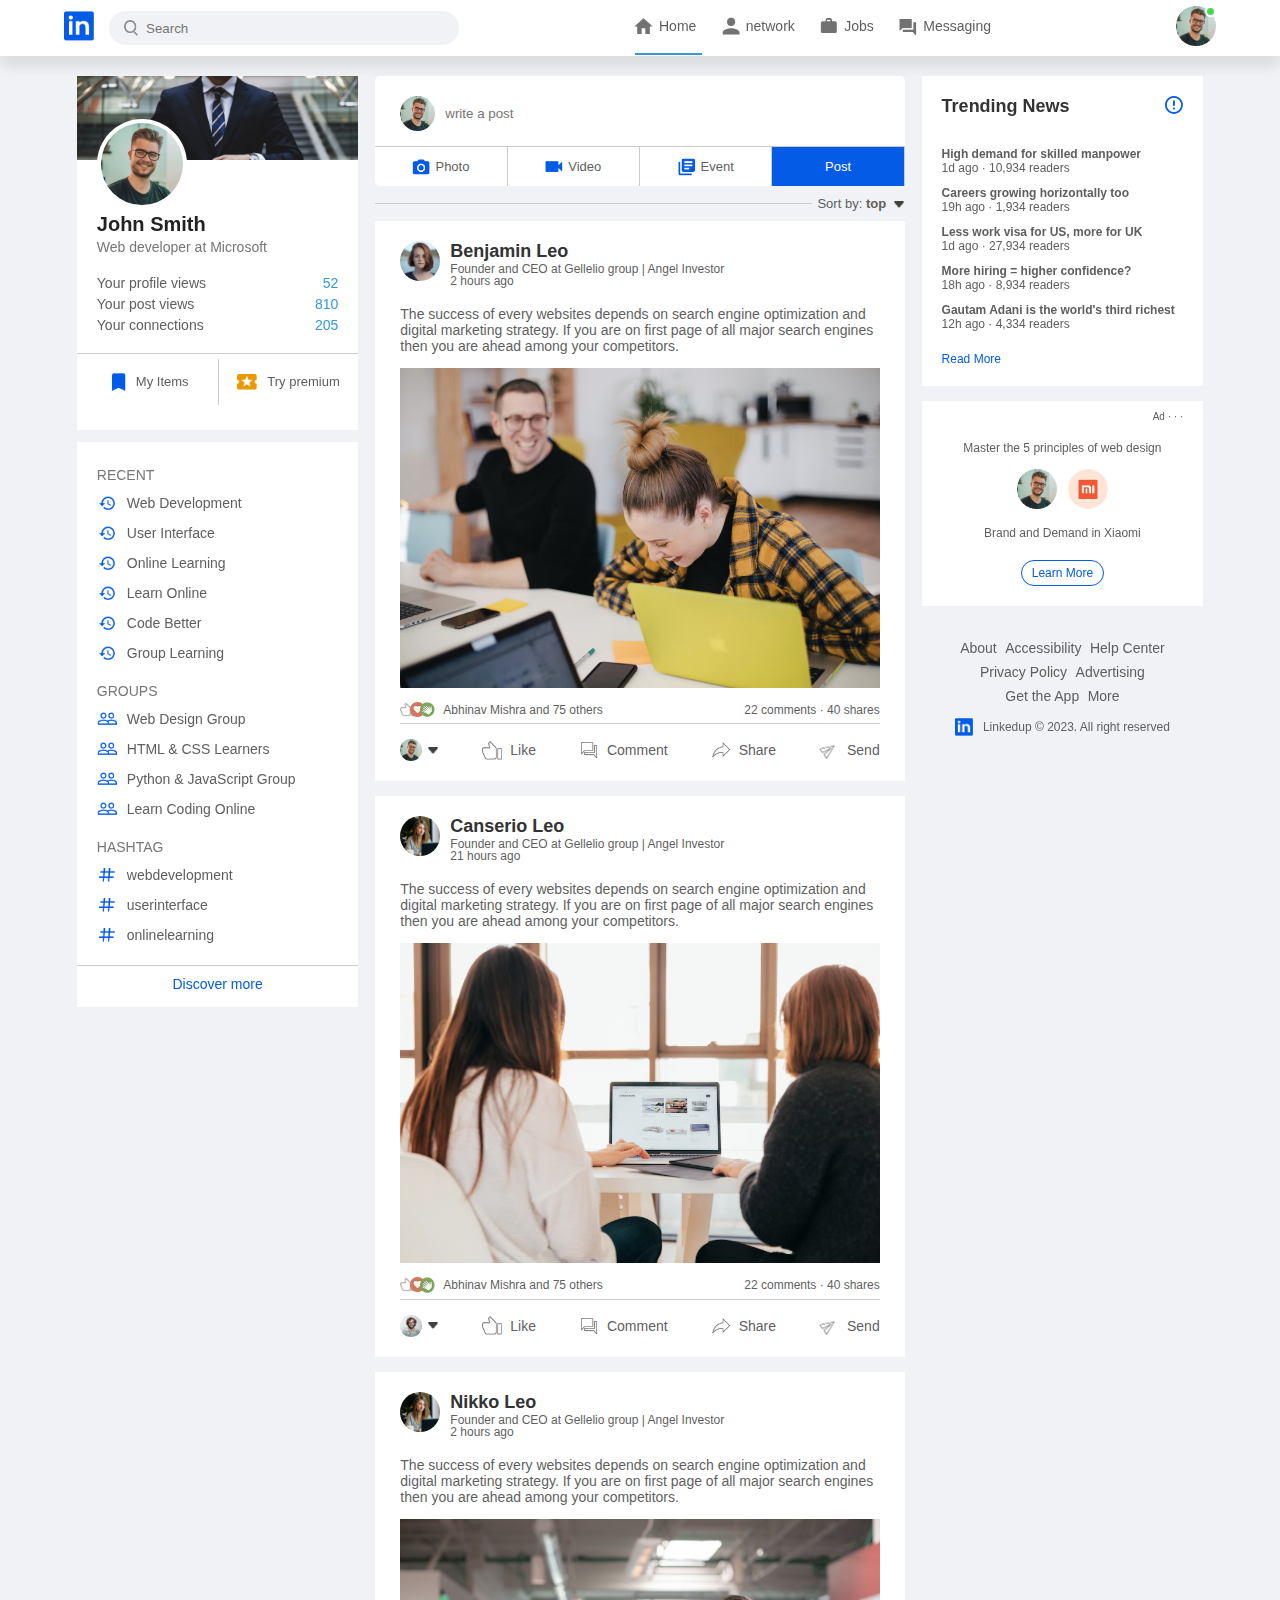
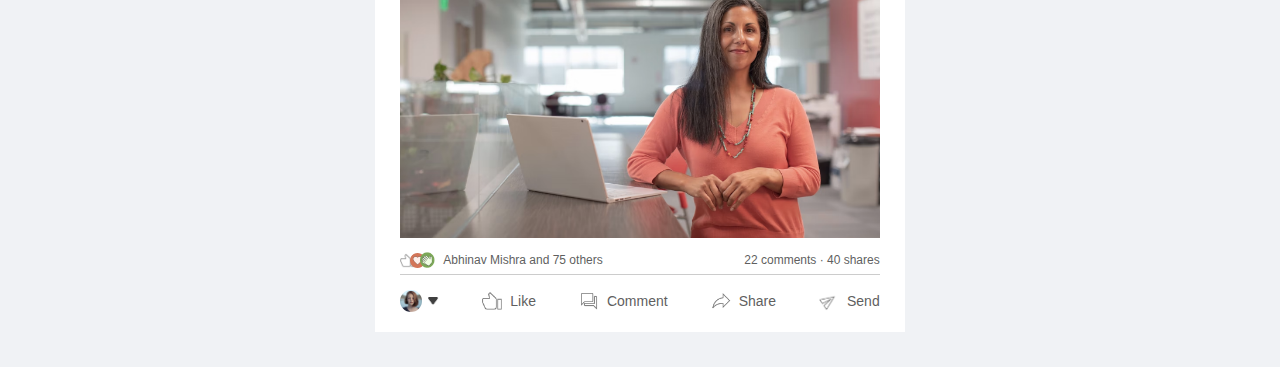
==== profile.html @ 9ba5638d "home page is completed" ====
<!DOCTYPE html>
<html lang="en">

<head>
    <meta charset="UTF-8">
    <meta http-equiv="X-UA-Compatible" content="IE=edge">
    <meta name="viewport" content="width=device-width, initial-scale=1.0">
    <title>LinkedIn</title>
    <link rel="stylesheet" href="style.css">
</head>

<body>

    <!-- navbar  -->
    <nav class="navbar">
        <div class="navbar-left">
            <a href="#">
                <img src="./images/logo.png" alt="logo" class="logo">

            </a>

            <div class="search-box">
                <img src="./images/search.png" alt="search">
                <input type="text" placeholder="Search">
            </div>
        </div>
        <div class="navbar-center">
            <ul>
                <li><a href="#" class="active-link"><img src="./images/home.png" alt="home"> <span>Home</span></a></li>
                <li><a href="#"><img src="./images/network.png" alt="network"> <span>network</span></a></li>
                <li><a href="#"><img src="./images/jobs.png" alt="jobs"> <span>Jobs</span></a></li>
                <li><a href="#"><img src="./images/message.png" alt="message"> <span>Messaging</span></a></li>

            </ul>
        </div>
        <div class="navbar-right online" onclick="toggleMenu()">
            <img src="./images/user-1.png" alt="user" class="nav-profile-img ">
        </div>

        <div class="profile-menu-wrap">
            <div class="profile-menu">
                <div class="user-info">
                    <img src="./images/user-1.png" alt="img">

                    <div>
                        <h3>Rayan Walton</h3>
                        <a href="#">See your profile</a>
                    </div>
                </div>

                <hr>

                <a href="#" class="profile-menu-link">
                    <img src="./images/feedback.png" alt="feedback">
                    <p>Give Feedback</p>
                    <span> > </span>
                </a>
                <a href="#" class="profile-menu-link">
                    <img src="./images/setting.png" alt="setting">
                    <p>Settings & Privacy</p>
                    <span> > </span>
                </a>
                <a href="#" class="profile-menu-link">
                    <img src="./images/help.png" alt="help">
                    <p>Help & Support</p>
                    <span> > </span>
                </a>
                <a href="#" class="profile-menu-link">
                    <img src="./images/display.png" alt="display">
                    <p>Display & Accessibility</p>
                    <span> > </span>
                </a>
                <a href="#" class="profile-menu-link">
                    <img src="./images/logout.png" alt="logout">
                    <p>Log out</p>
                    <span> > </span>
                </a>
            </div>
        </div>
    </nav>

    <!-- main content  -->
    <div class="container">

        <!-- left sidebar  -->
        <div class="left-sidebar">
            <div class="sidebar-profile-box">
                <img src="./images/cover-pic.png" alt="cover" width="100%">
                <div class="sidebar-profile-info">
                    <img src="./images/user-1.png" alt="profile">
                    <h1>John Smith</h1>
                    <h3>Web developer at Microsoft</h3>
                    <ul>
                        <li>Your profile views <span>52</span></li>
                        <li>Your post views <span>810</span></li>
                        <li>Your connections <span>205</span></li>
                    </ul>
                </div>

                <div class="sidebar-profile-link">
                    <a href="#"><img src="./images/items.png" alt="">My Items</a>
                    <a href="#"><img src="./images/premium.png" alt="">Try premium</a>
                </div>
            </div>

            <div class="sidebar-activity">
                <h3>RECENT</h3>
                <a href="#"><img src="./images/recent.png" alt="pic">Web Development</a>
                <a href="#"><img src="./images/recent.png" alt="pic">User Interface</a>
                <a href="#"><img src="./images/recent.png" alt="pic">Online Learning</a>
                <a href="#"><img src="./images/recent.png" alt="pic">Learn Online</a>
                <a href="#"><img src="./images/recent.png" alt="pic">Code Better</a>
                <a href="#"><img src="./images/recent.png" alt="pic">Group Learning</a>
                <h3>GROUPS</h3>
                <a href="#"><img src="./images/group.png" alt="pic">Web Design Group</a>
                <a href="#"><img src="./images/group.png" alt="pic">HTML & CSS Learners</a>
                <a href="#"><img src="./images/group.png" alt="pic">Python & JavaScript Group</a>
                <a href="#"><img src="./images/group.png" alt="pic">Learn Coding Online</a>
                <h3>HASHTAG</h3>
                <a href="#"><img src="./images/hashtag.png" alt="hashtag"> webdevelopment</a>
                <a href="#"><img src="./images/hashtag.png" alt="hashtag"> userinterface</a>
                <a href="#"><img src="./images/hashtag.png" alt="hashtag"> onlinelearning</a>

                <div class="discover-more-link">
                    <a href="#">Discover more</a>
                </div>
            </div>


        </div>

        <!-- middle  -->
        <div class="middle">

            <div class="create-post">
                <div class="create-post-input">
                    <img src="./images/user-1.png" alt="user">
                    <textarea rows="2" placeholder="write a post"></textarea>
                </div>
                <div class="create-post-links">
                    <li><img src="./images/photo.png" alt="photo">Photo</li>
                    <li><img src="./images/video.png" alt="video">Video</li>
                    <li><img src="./images/event.png" alt="event">Event</li>
                    <li>Post</li>
                </div>
            </div>

            <div class="sort-by">
                <hr>
                <p>Sort by: <span>top <img src="./images/down-arrow.png" alt="img"></span></p>
            </div>

            <div class="post">
                <div class="post-author">
                    <img src="./images/user-3.png" alt="user">
                    <div>
                        <h1>Benjamin Leo</h1>
                        <small>Founder and CEO at Gellelio group | Angel Investor</small>
                        <small>2 hours ago</small>
                    </div>

                </div>
                <p>The success of every websites depends on search engine optimization and digital marketing
                    strategy. If you are on first page of all major search engines then you are ahead among your
                    competitors.</p>

                <img src="./images/post-image-1.png" alt="post image" width="100%">

                <div class="post-stats">
                    <div>
                        <img src="./images/thumbsup.png" alt="img">
                        <img src="./images/love.png" alt="img">
                        <img src="./images/clap.png" alt="img">
                        <span class="liked-users">Abhinav Mishra and 75 others</span>
                    </div>
                    <div>
                        <span>22 comments &middot; 40 shares</span>
                    </div>
                </div>

                <div class="post-activity">
                    <div>
                        <img src="./images/user-1.png" alt="image" class="post-activity-user-icon">
                        <img src="./images/down-arrow.png" alt="image" class="post-activity-arrow-icon">
                    </div>
                    <div class="post-activity-link">
                        <img src="./images/like.png" alt="like">
                        <span>Like</span>
                    </div>
                    <div class="post-activity-link">
                        <img src="./images/comment.png" alt="comment">
                        <span>Comment</span>
                    </div>
                    <div class="post-activity-link">
                        <img src="./images/share.png" alt="share">
                        <span>Share</span>
                    </div>
                    <div class="post-activity-link">
                        <img src="./images/send.png" alt="send">
                        <span>Send</span>
                    </div>
                </div>
            </div>

            <div class="post">
                <div class="post-author">
                    <img src="./images/user-4.png" alt="user">
                    <div>
                        <h1>Canserio Leo</h1>
                        <small>Founder and CEO at Gellelio group | Angel Investor</small>
                        <small>21 hours ago</small>
                    </div>

                </div>
                <p>The success of every websites depends on search engine optimization and digital marketing
                    strategy. If you are on first page of all major search engines then you are ahead among your
                    competitors.</p>

                <img src="./images/post-image-2.png" alt="post image" width="100%">

                <div class="post-stats">
                    <div>
                        <img src="./images/thumbsup.png" alt="img">
                        <img src="./images/love.png" alt="img">
                        <img src="./images/clap.png" alt="img">
                        <span class="liked-users">Abhinav Mishra and 75 others</span>
                    </div>
                    <div>
                        <span>22 comments &middot; 40 shares</span>
                    </div>
                </div>

                <div class="post-activity">
                    <div>
                        <img src="./images/user-2.png" alt="image" class="post-activity-user-icon">
                        <img src="./images/down-arrow.png" alt="image" class="post-activity-arrow-icon">
                    </div>
                    <div class="post-activity-link">
                        <img src="./images/like.png" alt="like">
                        <span>Like</span>
                    </div>
                    <div class="post-activity-link">
                        <img src="./images/comment.png" alt="comment">
                        <span>Comment</span>
                    </div>
                    <div class="post-activity-link">
                        <img src="./images/share.png" alt="share">
                        <span>Share</span>
                    </div>
                    <div class="post-activity-link">
                        <img src="./images/send.png" alt="send">
                        <span>Send</span>
                    </div>
                </div>
            </div>


            <div class="post">
                <div class="post-author">
                    <img src="./images/user-4.png" alt="user">
                    <div>
                        <h1>Nikko Leo</h1>
                        <small>Founder and CEO at Gellelio group | Angel Investor</small>
                        <small>2 hours ago</small>
                    </div>

                </div>
                <p>The success of every websites depends on search engine optimization and digital marketing
                    strategy. If you are on first page of all major search engines then you are ahead among your
                    competitors.</p>

                <img src="./images/post-image-3.png" alt="post image" width="100%">

                <div class="post-stats">
                    <div>
                        <img src="./images/thumbsup.png" alt="img">
                        <img src="./images/love.png" alt="img">
                        <img src="./images/clap.png" alt="img">
                        <span class="liked-users">Abhinav Mishra and 75 others</span>
                    </div>
                    <div>
                        <span>22 comments &middot; 40 shares</span>
                    </div>
                </div>

                <div class="post-activity">
                    <div>
                        <img src="./images/user-3.png" alt="image" class="post-activity-user-icon">
                        <img src="./images/down-arrow.png" alt="image" class="post-activity-arrow-icon">
                    </div>
                    <div class="post-activity-link">
                        <img src="./images/like.png" alt="like">
                        <span>Like</span>
                    </div>
                    <div class="post-activity-link">
                        <img src="./images/comment.png" alt="comment">
                        <span>Comment</span>
                    </div>
                    <div class="post-activity-link">
                        <img src="./images/share.png" alt="share">
                        <span>Share</span>
                    </div>
                    <div class="post-activity-link">
                        <img src="./images/send.png" alt="send">
                        <span>Send</span>
                    </div>
                </div>
            </div>
        </div>



        <!-- right-sidebar  -->
        <div class="right-sidebar">
            <div class="sidebar-news">
                <img src="./images/more.png" alt="more" class="more-info-icon">
                <h3>Trending News</h3>
                <a href="#">High demand for skilled manpower</a>
                <span>1d ago &middot; 10,934 readers</span>

                <a href="#">Careers growing horizontally too</a>
                <span>19h ago &middot; 1,934 readers</span>

                <a href="#">Less work visa for US, more for UK</a>
                <span>1d ago &middot; 27,934 readers</span>

                <a href="#">More hiring = higher confidence?</a>
                <span>18h ago &middot; 8,934 readers</span>

                <a href="#">Gautam Adani is the world's third richest</a>
                <span>12h ago &middot; 4,334 readers</span>

                <a href="#" class="read-more-link">Read More</a>

            </div>

            <div class="sidebar-ad">
                <small>Ad &middot; &middot; &middot;</small>
                <p>Master the 5 principles of web design</p>
                <div>
                    <img src="./images/user-1.png" alt="img">
                    <img src="./images/mi-logo.png" alt="img">
                </div>
                <b>Brand and Demand in Xiaomi</b>
                <a href="#" class="ad-link">Learn More</a>
            </div>

            <div class="sidebar-useful-links">
                <a href="#">About</a>
                <a href="#">Accessibility</a>
                <a href="#">Help Center</a>
                <a href="#">Privacy Policy</a>
                <a href="#">Advertising</a>
                <a href="#">Get the App</a>
                <a href="#">More</a>

                <div class="copyright-msg">
                    <img src="./images/logo.png" alt="logo">
                    <p>Linkedup &#169; 2023. All right reserved</p>
                </div>
            </div>
        </div>
    </div>


    <!-- Js file   -->
    <script src="./index.js"></script>

</body>

</html>
---- style.css ----
* {
  margin: 0;
  padding: 0;
  box-sizing: border-box;
  font-family: "Poppins", sans-serif;
}

body {
  background: #f0f2f5;
  color: #5f5f5f;
}

a {
  text-decoration: none;
  color: #5f5f5f;
}

/* navbar  */

.navbar {
  display: flex;
  justify-content: space-between;
  align-items: center;
  padding: 6px 5%;
  position: sticky;
  top: 0;
  z-index: 100;
  background-color: #fff;
  box-shadow: 0 10px 15px rgba(0, 0, 0, 0.1);
}

.logo {
  width: 30px;
}

.navbar-left {
  display: flex;
}

.navbar-center ul li {
  list-style: none;
  display: inline-block;
}

.navbar-center ul li a {
  display: flex;
  align-items: center;
  margin-right: 15px;
  font-size: 14px;
  position: relative;
}

.navbar-center ul li a::after {
  content: "";
  width: 0;
  height: 2px;
  background-color: #3498db;
  position: absolute;
  bottom: -14px;
  left: 6px;
  transition: width 0.3s;
}

.navbar-center ul li a:hover::after,
.navbar-center ul li a.active-link::after {
  width: 100%;
}

.navbar-center ul li a img {
  width: 30px;
}

.nav-profile-img {
  width: 40px;
  border-radius: 50%;
  cursor: pointer;
}

.online {
  position: relative;
}

.online::after {
  content: "";
  width: 7px;
  height: 7px;
  background-color: #41db51;
  position: absolute;
  right: 0;
  border: 2px solid #fff;
  border-radius: 50%;
}

.search-box {
  display: flex;
  align-items: center;
  width: 350px;
  background-color: #f0f2f5;
  border-radius: 20px;
  padding: 0 15px;
  margin-left: 15px;
}

.search-box img {
  width: 14px;
}

.search-box input {
  width: 100%;
  background: transparent;
  border: 0;
  outline: none;
  padding: 8px;
}

.profile-menu-wrap {
  position: absolute;
  top: 100%;
  right: 5%;
  width: 320px;
  max-height: 0;
  overflow: hidden;
  transition: max-height 0.3s;
}

.profile-menu-wrap.open-menu {
  max-height: 400px;
}
.profile-menu {
  background: #222;
  color: #fff;
  padding: 20px;
  margin: 10px;
}

.user-info {
  display: flex;
  align-items: center;
}

.user-info img {
  width: 50px;
  border-radius: 50%;
  margin-right: 10px;
}

.user-info h3 {
  font-weight: 500;
}

.user-info a {
  color: #c9dbf8;
  font-size: 13px;
}

.profile-menu hr {
  border: 0;
  height: 1px;
  width: 100%;
  background-color: #fff;
  margin: 15px 0 10px;
}

.profile-menu-link {
  display: flex;
  align-items: center;
  color: #fff;
  font-size: 13px;
  margin: 15px 0;
}

.profile-menu-link img {
  width: 35px;
  margin-right: 10px;
}

.profile-menu-link p {
  width: 100%;
}

/* main content  */

.container {
  display: flex;
  padding: 20px 6%;
  justify-content: space-between;
  flex-wrap: wrap;
}

/* left-sidebar */

.left-sidebar,
.right-sidebar {
  flex-basis: 25%;
  align-self: flex-start;
  position: sticky;
  top: 73px;
}

.sidebar-profile-box {
  background-color: #fff;
  padding: 0 0 20px;
}
.sidebar-profile-info {
  padding: 0 20px;
}

.sidebar-profile-info img {
  width: 90px;
  background-color: #fff;
  border-radius: 50%;
  margin-top: -45px;
  padding: 4px;
}

.sidebar-profile-info h1 {
  font-size: 20px;
  font-weight: 600;
  color: #222;
}

.sidebar-profile-info h3 {
  font-size: 14px;
  font-weight: 500;
  color: #777;
  margin: 3px 0;
}

.sidebar-profile-info ul {
  list-style: none;
  margin: 20px 0;
}

.sidebar-profile-info ul li {
  width: 100%;
  font-size: 14px;
  margin: 5px 0;
}

.sidebar-profile-info ul li span {
  float: right;
  color: #3498db;
}

.sidebar-profile-link {
  display: flex;
  align-items: center;
  border-top: 1px solid #ccc;
}

.sidebar-profile-link a {
  padding: 15px 5px;
  border-left: 1px solid #ccc;
  font-size: 13px;
  display: flex;
  align-items: center;
  justify-content: center;
  flex-basis: 50%;
}

.sidebar-profile-link a:first-child {
  border: 0;
}

.sidebar-profile-link a img {
  width: 20px;
  margin-right: 10px;
}

.sidebar-activity {
  background-color: #fff;
  margin: 12px 0;
  padding: 5px 20px;
}

.sidebar-activity h3 {
  color: #777;
  font-weight: 500;
  font-size: 14px;
  margin: 20px 0 10px;
}

.sidebar-activity a {
  display: flex;
  align-items: center;
  margin: 10px 0;
  font-size: 14px;
}

.sidebar-activity a img {
  width: 20px;
  margin-right: 10px;
}

.discover-more-link {
  border-top: 1px solid #ccc;
  margin-top: 20px;
  margin-left: -20px;
  margin-right: -20px;
  text-align: center;
}

.discover-more-link a {
  color: #045be6;
  display: inline-block;
  margin: 10px 0;
}

/* middle  */

.middle {
  flex-basis: 47%;
}

.create-post {
  background: #fff;
  border-radius: 5px;
}

.create-post-input {
  padding: 20px 25px 10px;
  display: flex;
  align-items: flex-start;
}

.create-post-input img {
  width: 35px;
  border-radius: 50%;
  margin-right: 10px;
}

.create-post-input textarea {
  border: 0;
  outline: 0;
  resize: none;
  margin-top: 10px;
}

::placeholder {
  font-weight: 500;
}

.create-post-links {
  display: flex;
  align-items: flex-start;
}

.create-post-links li {
  list-style: none;
  display: flex;
  justify-content: center;
  align-items: center;
  flex-basis: 25%;
  height: 40px;
  cursor: pointer;
  border-top: 1px solid #ccc;
  border-right: 1px solid #ccc;
  font-size: 13px;
}
.create-post-links li img {
  width: 18px;
  margin-right: 5px;
}

.create-post-links li:last-child {
  background-color: #045be6;
  color: #fff;
}

.sort-by {
  display: flex;
  align-items: center;
  margin: 10px 0;
}

.sort-by hr {
  height: 1px;
  background: #ccc;
  border: 0;
  flex-grow: 1;
}

.sort-by p {
  font-size: 13px;
  padding-left: 5px;
}

.sort-by p span {
  font-weight: 600;
}

.sort-by p span img {
  width: 12px;
  margin-left: 3px;
}

.post {
  background-color: #fff;
  padding: 20px 25px 5px;
  margin: 5px 0 15px;
}

.post-author {
  display: flex;
  align-items: flex-start;
  margin-bottom: 20px;
}

.post-author img {
  width: 40px;
  border-radius: 50%;
  margin-right: 10px;
}

.post-author h1 {
  font-size: 18px;
  color: #333;
  font-weight: 600;
}

.post-author small {
  font-size: 12px;
  display: block;
  margin-bottom: -2px;
}

.post p {
  font-size: 14px;
  margin-bottom: 14px;
}

.post-stats {
  display: flex;
  justify-content: space-between;
  align-items: center;
  flex-wrap: wrap;
  border-bottom: 1px solid #ccc;
  font-size: 12px;
  padding-bottom: 6px;
}

.post-stats img {
  width: 15px;
  margin-right: -5px;
}

.post-stats div {
  display: flex;
  align-items: center;
  margin-top: 10px;
}

.post-stats .liked-users {
  display: inline-block;
  margin-left: 13px;
}

.post-activity {
  display: flex;
  align-items: center;
  justify-content: space-between;
  padding: 15px 0;
}

.post-activity div {
  display: flex;
  align-items: center;
}

.post-activity .post-activity-user-icon {
  width: 22px;
  border-radius: 50%;
  margin-right: 5px;
}

.post-activity .post-activity-arrow-icon {
  width: 12px;
}

.post-activity-link img {
  width: 20px;
  margin-right: 8px;
}

.post-activity-link span {
  font-size: 14px;
}
/* right sidebar  */

.sidebar-news {
  background-color: #fff;
  padding: 10px 20px;
}

.sidebar-news .more-info-icon {
  width: 18px;
  float: right;
  margin-top: 10px;
}

.sidebar-news h3 {
  color: #333;
  font-size: 18px;
  font-weight: 600;
  margin: 10px 0 30px;
}

.sidebar-news a {
  display: block;
  font-size: 12px;
  font-weight: 600;
  margin-top: 10px;
  margin-bottom: -3px;
}

.sidebar-news span {
  font-size: 12px;
}

.sidebar-news .read-more-link {
  color: #045be6;
  font-weight: 500;
  margin: 20px 0 10px;
}

.sidebar-ad {
  background-color: #fff;
  padding: 10px 20px;
  margin: 15px 0;
  text-align: center;
  font-size: 12px;
}

.sidebar-ad img {
  width: 40px;
  border-radius: 50%;
  margin: 4px;
}

.sidebar-ad small {
  float: right;
  font-weight: 500;
}

.sidebar-ad p {
  margin-top: 30px;
  margin-bottom: 10px;
}

.sidebar-ad b {
  display: block;
  font-weight: 500;
  margin-top: 10px;
}

.sidebar-ad .ad-link {
  display: inline-block;
  color: #045be6;
  border: 1px solid #045be6;
  padding: 5px 10px;
  border-radius: 30px;
  margin: 20px auto 10px;
  font-weight: 500;
}

.sidebar-useful-links {
  text-align: center;
  padding: 15px 25px;
}

.sidebar-useful-links a {
  display: inline-block;
  margin: 4px 2px;
  font-size: 14px;
}

.copyright-msg {
  display: flex;
  font-size: 12px;
  font-weight: 500;
  align-items: center;
  justify-content: center;
  margin-top: 10px;
}

.copyright-msg img {
  width: 18px;
  margin-right: 10px;
}
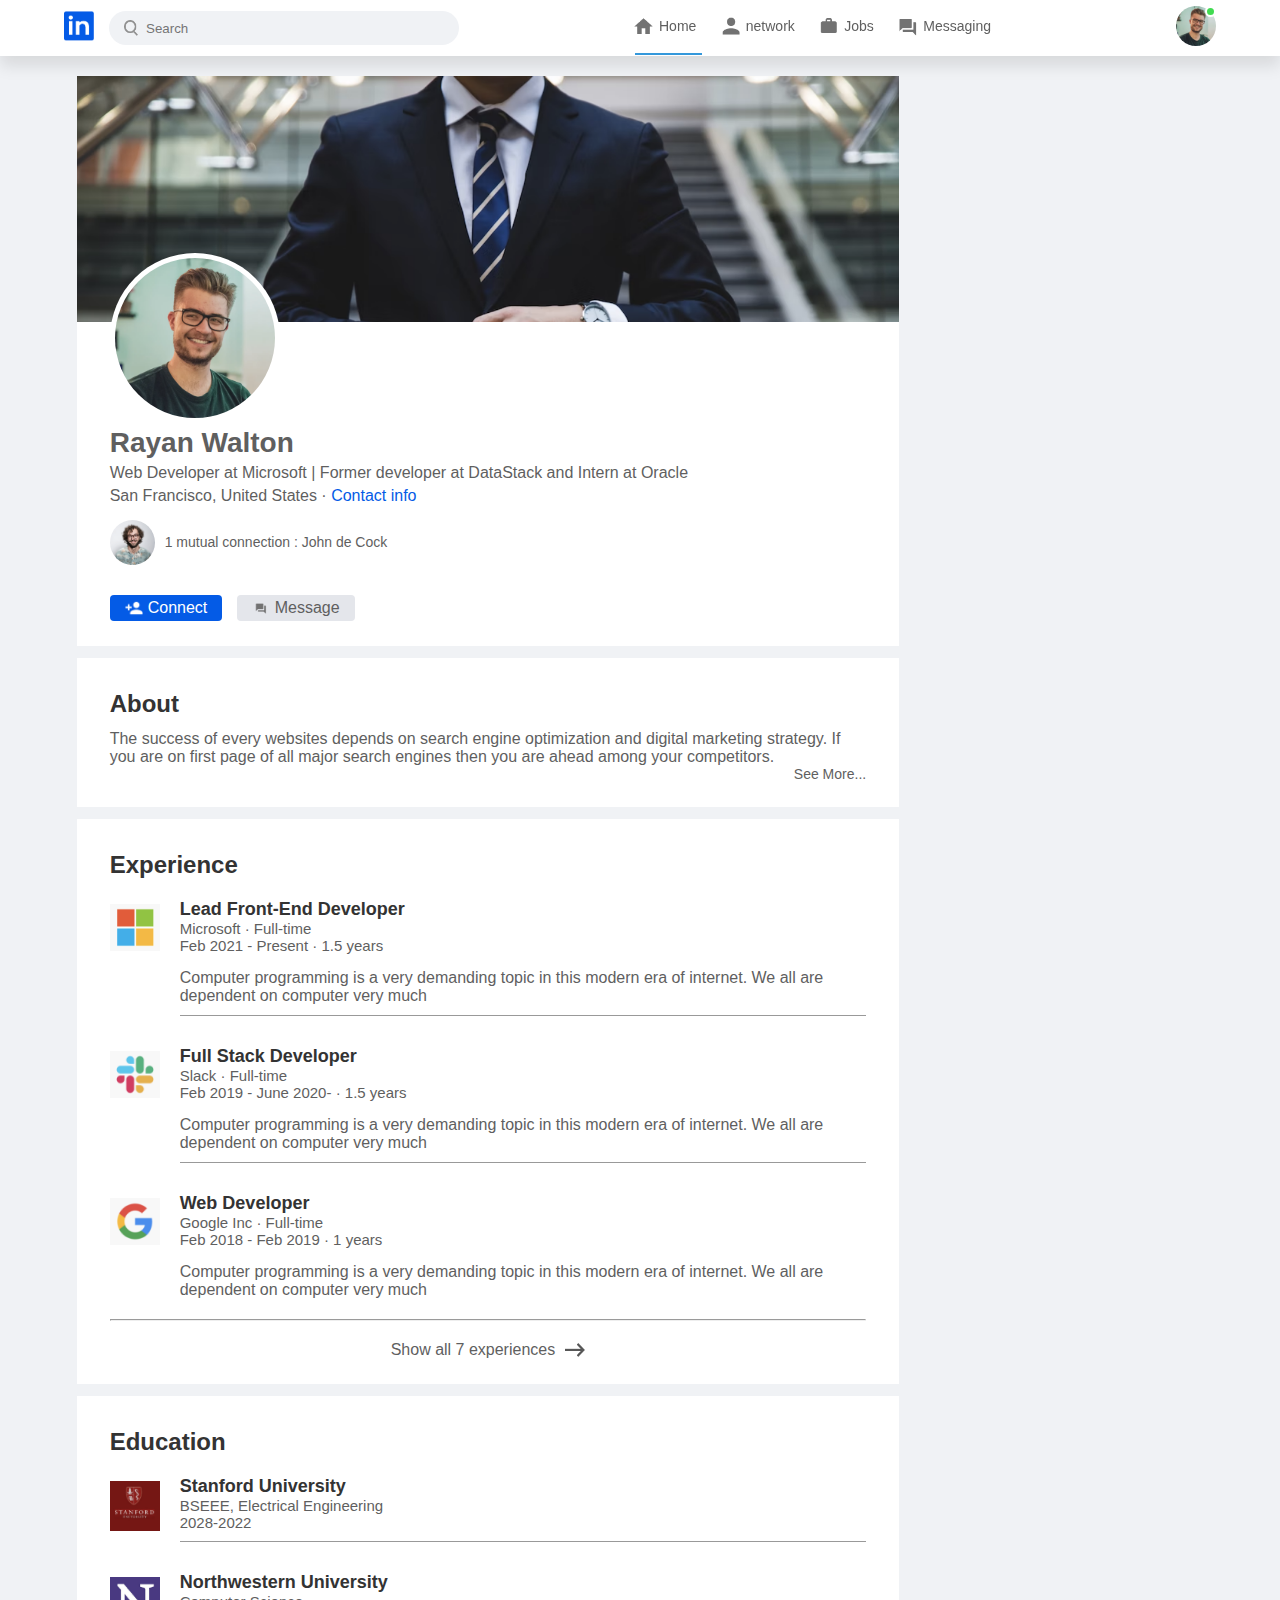
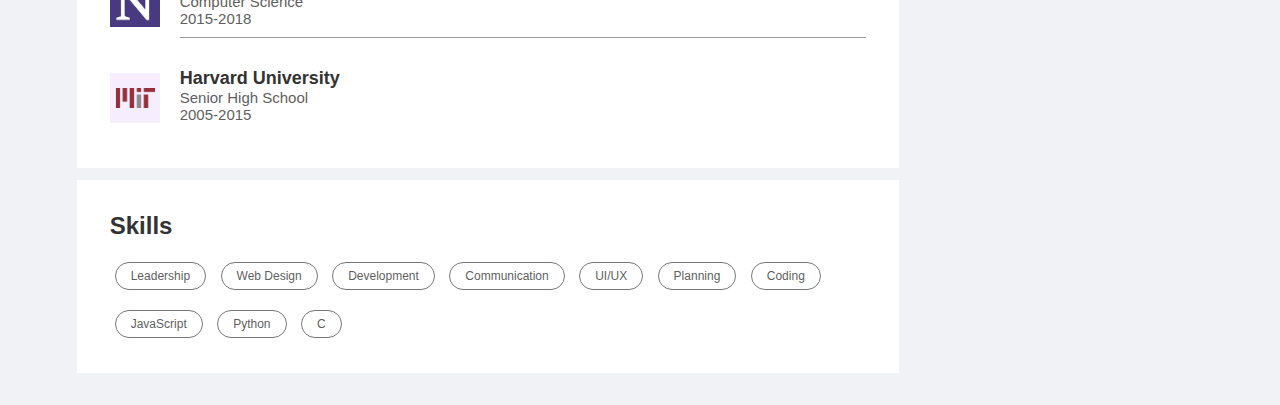
==== commit e329efb6: "Skill part is added" ====
--- a/profile.html
+++ b/profile.html
@@ -7,6 +7,7 @@
     <meta name="viewport" content="width=device-width, initial-scale=1.0">
     <title>LinkedIn</title>
     <link rel="stylesheet" href="style.css">
+    <link rel="stylesheet" href="profile.css">
 </head>
 
 <body>
@@ -79,288 +80,138 @@
         </div>
     </nav>
 
-    <!-- main content  -->
+
+    <!-- main part  -->
     <div class="container">
-
-        <!-- left sidebar  -->
-        <div class="left-sidebar">
-            <div class="sidebar-profile-box">
-                <img src="./images/cover-pic.png" alt="cover" width="100%">
-                <div class="sidebar-profile-info">
-                    <img src="./images/user-1.png" alt="profile">
-                    <h1>John Smith</h1>
-                    <h3>Web developer at Microsoft</h3>
-                    <ul>
-                        <li>Your profile views <span>52</span></li>
-                        <li>Your post views <span>810</span></li>
-                        <li>Your connections <span>205</span></li>
-                    </ul>
-                </div>
-
-                <div class="sidebar-profile-link">
-                    <a href="#"><img src="./images/items.png" alt="">My Items</a>
-                    <a href="#"><img src="./images/premium.png" alt="">Try premium</a>
-                </div>
-            </div>
-
-            <div class="sidebar-activity">
-                <h3>RECENT</h3>
-                <a href="#"><img src="./images/recent.png" alt="pic">Web Development</a>
-                <a href="#"><img src="./images/recent.png" alt="pic">User Interface</a>
-                <a href="#"><img src="./images/recent.png" alt="pic">Online Learning</a>
-                <a href="#"><img src="./images/recent.png" alt="pic">Learn Online</a>
-                <a href="#"><img src="./images/recent.png" alt="pic">Code Better</a>
-                <a href="#"><img src="./images/recent.png" alt="pic">Group Learning</a>
-                <h3>GROUPS</h3>
-                <a href="#"><img src="./images/group.png" alt="pic">Web Design Group</a>
-                <a href="#"><img src="./images/group.png" alt="pic">HTML & CSS Learners</a>
-                <a href="#"><img src="./images/group.png" alt="pic">Python & JavaScript Group</a>
-                <a href="#"><img src="./images/group.png" alt="pic">Learn Coding Online</a>
-                <h3>HASHTAG</h3>
-                <a href="#"><img src="./images/hashtag.png" alt="hashtag"> webdevelopment</a>
-                <a href="#"><img src="./images/hashtag.png" alt="hashtag"> userinterface</a>
-                <a href="#"><img src="./images/hashtag.png" alt="hashtag"> onlinelearning</a>
-
-                <div class="discover-more-link">
-                    <a href="#">Discover more</a>
-                </div>
-            </div>
-
-
-        </div>
-
-        <!-- middle  -->
-        <div class="middle">
-
-            <div class="create-post">
-                <div class="create-post-input">
-                    <img src="./images/user-1.png" alt="user">
-                    <textarea rows="2" placeholder="write a post"></textarea>
-                </div>
-                <div class="create-post-links">
-                    <li><img src="./images/photo.png" alt="photo">Photo</li>
-                    <li><img src="./images/video.png" alt="video">Video</li>
-                    <li><img src="./images/event.png" alt="event">Event</li>
-                    <li>Post</li>
-                </div>
-            </div>
-
-            <div class="sort-by">
-                <hr>
-                <p>Sort by: <span>top <img src="./images/down-arrow.png" alt="img"></span></p>
-            </div>
-
-            <div class="post">
-                <div class="post-author">
-                    <img src="./images/user-3.png" alt="user">
-                    <div>
-                        <h1>Benjamin Leo</h1>
-                        <small>Founder and CEO at Gellelio group | Angel Investor</small>
-                        <small>2 hours ago</small>
-                    </div>
-
-                </div>
+        <div class="profile-main">
+            <div class="profile-container">
+                <img src="./images/cover-pic.png" alt="img">
+                <div class="profile-container-inner">
+                    <img src="./images/user-1.png" alt="user" class="profile">
+                    <h1>Rayan Walton</h1>
+                    <b>Web Developer at Microsoft | Former developer at DataStack and Intern at Oracle</b>
+                    <p>San Francisco, United States &middot; <a href="#">Contact info</a></p>
+
+                    <div class="mutual-connections">
+                        <img src="./images/user-2.png" alt="user">
+                        <span>1 mutual connection : John de Cock</span>
+                    </div>
+
+                    <div class="profile-btn">
+                        <a href="#"><img src="./images/connect.png" alt="connect">Connect</a>
+                        <a href="#"><img src="./images/message.png" alt="message">Message</a>
+                    </div>
+                </div>
+
+
+            </div>
+
+            <div class="profile-description">
+                <h2>About</h2>
                 <p>The success of every websites depends on search engine optimization and digital marketing
                     strategy. If you are on first page of all major search engines then you are ahead among your
                     competitors.</p>
-
-                <img src="./images/post-image-1.png" alt="post image" width="100%">
-
-                <div class="post-stats">
-                    <div>
-                        <img src="./images/thumbsup.png" alt="img">
-                        <img src="./images/love.png" alt="img">
-                        <img src="./images/clap.png" alt="img">
-                        <span class="liked-users">Abhinav Mishra and 75 others</span>
-                    </div>
-                    <div>
-                        <span>22 comments &middot; 40 shares</span>
-                    </div>
-                </div>
-
-                <div class="post-activity">
-                    <div>
-                        <img src="./images/user-1.png" alt="image" class="post-activity-user-icon">
-                        <img src="./images/down-arrow.png" alt="image" class="post-activity-arrow-icon">
-                    </div>
-                    <div class="post-activity-link">
-                        <img src="./images/like.png" alt="like">
-                        <span>Like</span>
-                    </div>
-                    <div class="post-activity-link">
-                        <img src="./images/comment.png" alt="comment">
-                        <span>Comment</span>
-                    </div>
-                    <div class="post-activity-link">
-                        <img src="./images/share.png" alt="share">
-                        <span>Share</span>
-                    </div>
-                    <div class="post-activity-link">
-                        <img src="./images/send.png" alt="send">
-                        <span>Send</span>
-                    </div>
-                </div>
-            </div>
-
-            <div class="post">
-                <div class="post-author">
-                    <img src="./images/user-4.png" alt="user">
-                    <div>
-                        <h1>Canserio Leo</h1>
-                        <small>Founder and CEO at Gellelio group | Angel Investor</small>
-                        <small>21 hours ago</small>
-                    </div>
-
-                </div>
-                <p>The success of every websites depends on search engine optimization and digital marketing
-                    strategy. If you are on first page of all major search engines then you are ahead among your
-                    competitors.</p>
-
-                <img src="./images/post-image-2.png" alt="post image" width="100%">
-
-                <div class="post-stats">
-                    <div>
-                        <img src="./images/thumbsup.png" alt="img">
-                        <img src="./images/love.png" alt="img">
-                        <img src="./images/clap.png" alt="img">
-                        <span class="liked-users">Abhinav Mishra and 75 others</span>
-                    </div>
-                    <div>
-                        <span>22 comments &middot; 40 shares</span>
-                    </div>
-                </div>
-
-                <div class="post-activity">
-                    <div>
-                        <img src="./images/user-2.png" alt="image" class="post-activity-user-icon">
-                        <img src="./images/down-arrow.png" alt="image" class="post-activity-arrow-icon">
-                    </div>
-                    <div class="post-activity-link">
-                        <img src="./images/like.png" alt="like">
-                        <span>Like</span>
-                    </div>
-                    <div class="post-activity-link">
-                        <img src="./images/comment.png" alt="comment">
-                        <span>Comment</span>
-                    </div>
-                    <div class="post-activity-link">
-                        <img src="./images/share.png" alt="share">
-                        <span>Share</span>
-                    </div>
-                    <div class="post-activity-link">
-                        <img src="./images/send.png" alt="send">
-                        <span>Send</span>
-                    </div>
-                </div>
-            </div>
-
-
-            <div class="post">
-                <div class="post-author">
-                    <img src="./images/user-4.png" alt="user">
-                    <div>
-                        <h1>Nikko Leo</h1>
-                        <small>Founder and CEO at Gellelio group | Angel Investor</small>
-                        <small>2 hours ago</small>
-                    </div>
-
-                </div>
-                <p>The success of every websites depends on search engine optimization and digital marketing
-                    strategy. If you are on first page of all major search engines then you are ahead among your
-                    competitors.</p>
-
-                <img src="./images/post-image-3.png" alt="post image" width="100%">
-
-                <div class="post-stats">
-                    <div>
-                        <img src="./images/thumbsup.png" alt="img">
-                        <img src="./images/love.png" alt="img">
-                        <img src="./images/clap.png" alt="img">
-                        <span class="liked-users">Abhinav Mishra and 75 others</span>
-                    </div>
-                    <div>
-                        <span>22 comments &middot; 40 shares</span>
-                    </div>
-                </div>
-
-                <div class="post-activity">
-                    <div>
-                        <img src="./images/user-3.png" alt="image" class="post-activity-user-icon">
-                        <img src="./images/down-arrow.png" alt="image" class="post-activity-arrow-icon">
-                    </div>
-                    <div class="post-activity-link">
-                        <img src="./images/like.png" alt="like">
-                        <span>Like</span>
-                    </div>
-                    <div class="post-activity-link">
-                        <img src="./images/comment.png" alt="comment">
-                        <span>Comment</span>
-                    </div>
-                    <div class="post-activity-link">
-                        <img src="./images/share.png" alt="share">
-                        <span>Share</span>
-                    </div>
-                    <div class="post-activity-link">
-                        <img src="./images/send.png" alt="send">
-                        <span>Send</span>
-                    </div>
-                </div>
-            </div>
-        </div>
-
-
-
-        <!-- right-sidebar  -->
-        <div class="right-sidebar">
-            <div class="sidebar-news">
-                <img src="./images/more.png" alt="more" class="more-info-icon">
-                <h3>Trending News</h3>
-                <a href="#">High demand for skilled manpower</a>
-                <span>1d ago &middot; 10,934 readers</span>
-
-                <a href="#">Careers growing horizontally too</a>
-                <span>19h ago &middot; 1,934 readers</span>
-
-                <a href="#">Less work visa for US, more for UK</a>
-                <span>1d ago &middot; 27,934 readers</span>
-
-                <a href="#">More hiring = higher confidence?</a>
-                <span>18h ago &middot; 8,934 readers</span>
-
-                <a href="#">Gautam Adani is the world's third richest</a>
-                <span>12h ago &middot; 4,334 readers</span>
-
-                <a href="#" class="read-more-link">Read More</a>
-
-            </div>
-
-            <div class="sidebar-ad">
-                <small>Ad &middot; &middot; &middot;</small>
-                <p>Master the 5 principles of web design</p>
-                <div>
-                    <img src="./images/user-1.png" alt="img">
-                    <img src="./images/mi-logo.png" alt="img">
-                </div>
-                <b>Brand and Demand in Xiaomi</b>
-                <a href="#" class="ad-link">Learn More</a>
-            </div>
-
-            <div class="sidebar-useful-links">
-                <a href="#">About</a>
-                <a href="#">Accessibility</a>
-                <a href="#">Help Center</a>
-                <a href="#">Privacy Policy</a>
-                <a href="#">Advertising</a>
-                <a href="#">Get the App</a>
-                <a href="#">More</a>
-
-                <div class="copyright-msg">
-                    <img src="./images/logo.png" alt="logo">
-                    <p>Linkedup &#169; 2023. All right reserved</p>
-                </div>
-            </div>
-        </div>
+                <a href="#" class="see-more-link">See More...</a>
+            </div>
+
+            <div class="profile-description">
+                <h2>Experience</h2>
+                <div class="profile-desc-row">
+                    <img src="./images/microsoft.png" alt="img">
+                    <div>
+                        <h3>Lead Front-End Developer</h3>
+                        <b>Microsoft &middot; Full-time</b>
+                        <b>Feb 2021 - Present &middot; 1.5 years</b>
+                        <p>Computer programming is a very demanding topic in this modern era of internet. We all are
+                            dependent on computer very much</p>
+                        <hr>
+                    </div>
+                </div>
+
+                <div class="profile-desc-row">
+                    <img src="./images/slack.png" alt="img">
+                    <div>
+                        <h3>Full Stack Developer</h3>
+                        <b>Slack &middot; Full-time</b>
+                        <b>Feb 2019 - June 2020- &middot; 1.5 years</b>
+                        <p>Computer programming is a very demanding topic in this modern era of internet. We all are
+                            dependent on computer very much</p>
+                        <hr>
+                    </div>
+                </div>
+
+                <div class="profile-desc-row">
+                    <img src="./images/google.png" alt="img">
+                    <div>
+                        <h3>Web Developer</h3>
+                        <b>Google Inc &middot; Full-time</b>
+                        <b>Feb 2018 - Feb 2019 &middot; 1 years</b>
+                        <p>Computer programming is a very demanding topic in this modern era of internet. We all are
+                            dependent on computer very much</p>
+
+                    </div>
+                </div>
+
+                <hr>
+                <a href="#" class="experience-link">Show all 7 experiences <img src="./images/right-arrow.png"
+                        alt="img"></a>
+            </div>
+
+            <div class="profile-description">
+                <h2>Education</h2>
+
+                <div class="profile-desc-row">
+                    <img src="./images/stanford.png" alt="img">
+
+                    <div>
+                        <h3>Stanford University</h3>
+                        <b>BSEEE, Electrical Engineering</b>
+                        <b>2028-2022</b>
+                        <hr>
+                    </div>
+                </div>
+                <div class="profile-desc-row">
+                    <img src="./images/north.png" alt="img">
+
+                    <div>
+                        <h3>Northwestern University</h3>
+                        <b>Computer Science</b>
+                        <b>2015-2018</b>
+                        <hr>
+                    </div>
+                </div>
+                <div class="profile-desc-row">
+                    <img src="./images/mit.png" alt="img">
+
+                    <div>
+                        <h3>Harvard University</h3>
+                        <b>Senior High School</b>
+                        <b>2005-2015</b>
+
+                    </div>
+                </div>
+            </div>
+
+            <div class="profile-description">
+                <h2>Skills</h2>
+
+                <a href="#" class="skills-btn">Leadership</a>
+                <a href="#" class="skills-btn">Web Design</a>
+                <a href="#" class="skills-btn">Development</a>
+                <a href="#" class="skills-btn">Communication</a>
+                <a href="#" class="skills-btn">UI/UX</a>
+                <a href="#" class="skills-btn">Planning</a>
+                <a href="#" class="skills-btn">Coding</a>
+                <a href="#" class="skills-btn">JavaScript</a>
+                <a href="#" class="skills-btn">Python</a>
+                <a href="#" class="skills-btn">C</a>
+            </div>
+
+
+        </div>
+        <div class="profile-sidebar"></div>
     </div>
+
 
 
     <!-- Js file   -->
--- a/profile.css
+++ b/profile.css
@@ -0,0 +1,165 @@
+.profile-main {
+  flex-basis: 73%;
+}
+
+.profile-sidebar {
+  flex-basis: 25%;
+  align-self: flex-start;
+  position: sticky;
+  top: 73px;
+}
+
+.profile-container {
+  background-color: #fff;
+}
+
+.profile-container img {
+  width: 100%;
+}
+
+.profile-container-inner {
+  padding: 0 4% 10px;
+}
+
+.profile-container-inner .profile {
+  width: 170px;
+  border-radius: 50%;
+  background-color: #fff;
+  padding: 5px;
+  margin-top: -73px;
+}
+
+.profile-container-inner h1 {
+  font-weight: 600;
+  font-size: 28px;
+  margin-bottom: 5px;
+}
+
+.profile-container-inner b {
+  font-weight: 500;
+}
+
+.profile-container-inner p {
+  margin-top: 5px;
+}
+
+.profile-container-inner p a {
+  color: #045be6;
+  font-weight: 500;
+}
+
+.mutual-connections {
+  display: flex;
+  align-items: center;
+  margin: 15px 0;
+}
+
+.mutual-connections img {
+  width: 45px;
+  border-radius: 50%;
+  margin-right: 10px;
+}
+
+.mutual-connections span {
+  font-size: 14px;
+}
+
+.profile-btn a {
+  display: inline-flex;
+  align-items: center;
+  background-color: #e4e6eb;
+  margin: 15px 0;
+  padding: 4px 15px;
+  border-radius: 4px;
+  margin-right: 10px;
+}
+
+.profile-btn img {
+  width: 18px;
+  margin-right: 5px;
+}
+
+.profile-btn a:first-child {
+  background-color: #045be6;
+  color: white;
+}
+
+.profile-description {
+  background-color: #fff;
+  margin: 12px 0;
+  padding: 20px 4% 25px;
+}
+
+.profile-description h2 {
+  font-weight: 600;
+  margin: 12px 0;
+  color: #333;
+}
+
+.see-more-link {
+  font-size: 14px;
+  text-align: right;
+  display: block;
+}
+
+.profile-desc-row {
+  display: flex;
+  align-self: flex-start;
+  margin: 20px 0;
+}
+
+.profile-desc-row img {
+  width: 50px;
+  margin-right: 20px;
+  margin-top: 5px;
+  align-self: flex-start;
+}
+
+.profile-desc-row h3 {
+  font-size: 18px;
+  color: #333;
+  font-weight: 600;
+}
+
+.profile-desc-row div {
+  width: 100%;
+}
+
+.profile-desc-row b {
+  display: block;
+  font-size: 15px;
+  font-weight: 500;
+}
+
+.profile-desc-row p {
+  margin-top: 15px;
+}
+
+.profile-desc-row hr {
+  border: 0;
+  border-bottom: 1px solid #999;
+  margin: 10px 0;
+}
+
+.experience-link {
+  display: flex;
+  justify-content: center;
+  align-items: center;
+  padding-top: 20px;
+  font-weight: 500;
+}
+
+.experience-link img {
+  width: 20px;
+  margin-left: 10px;
+}
+
+.skills-btn {
+  display: inline-block;
+  margin: 10px 5px;
+  padding: 6px 15px;
+  border: 1px solid #777;
+  border-radius: 30px;
+  font-size: 12px;
+  font-weight: 500;
+}
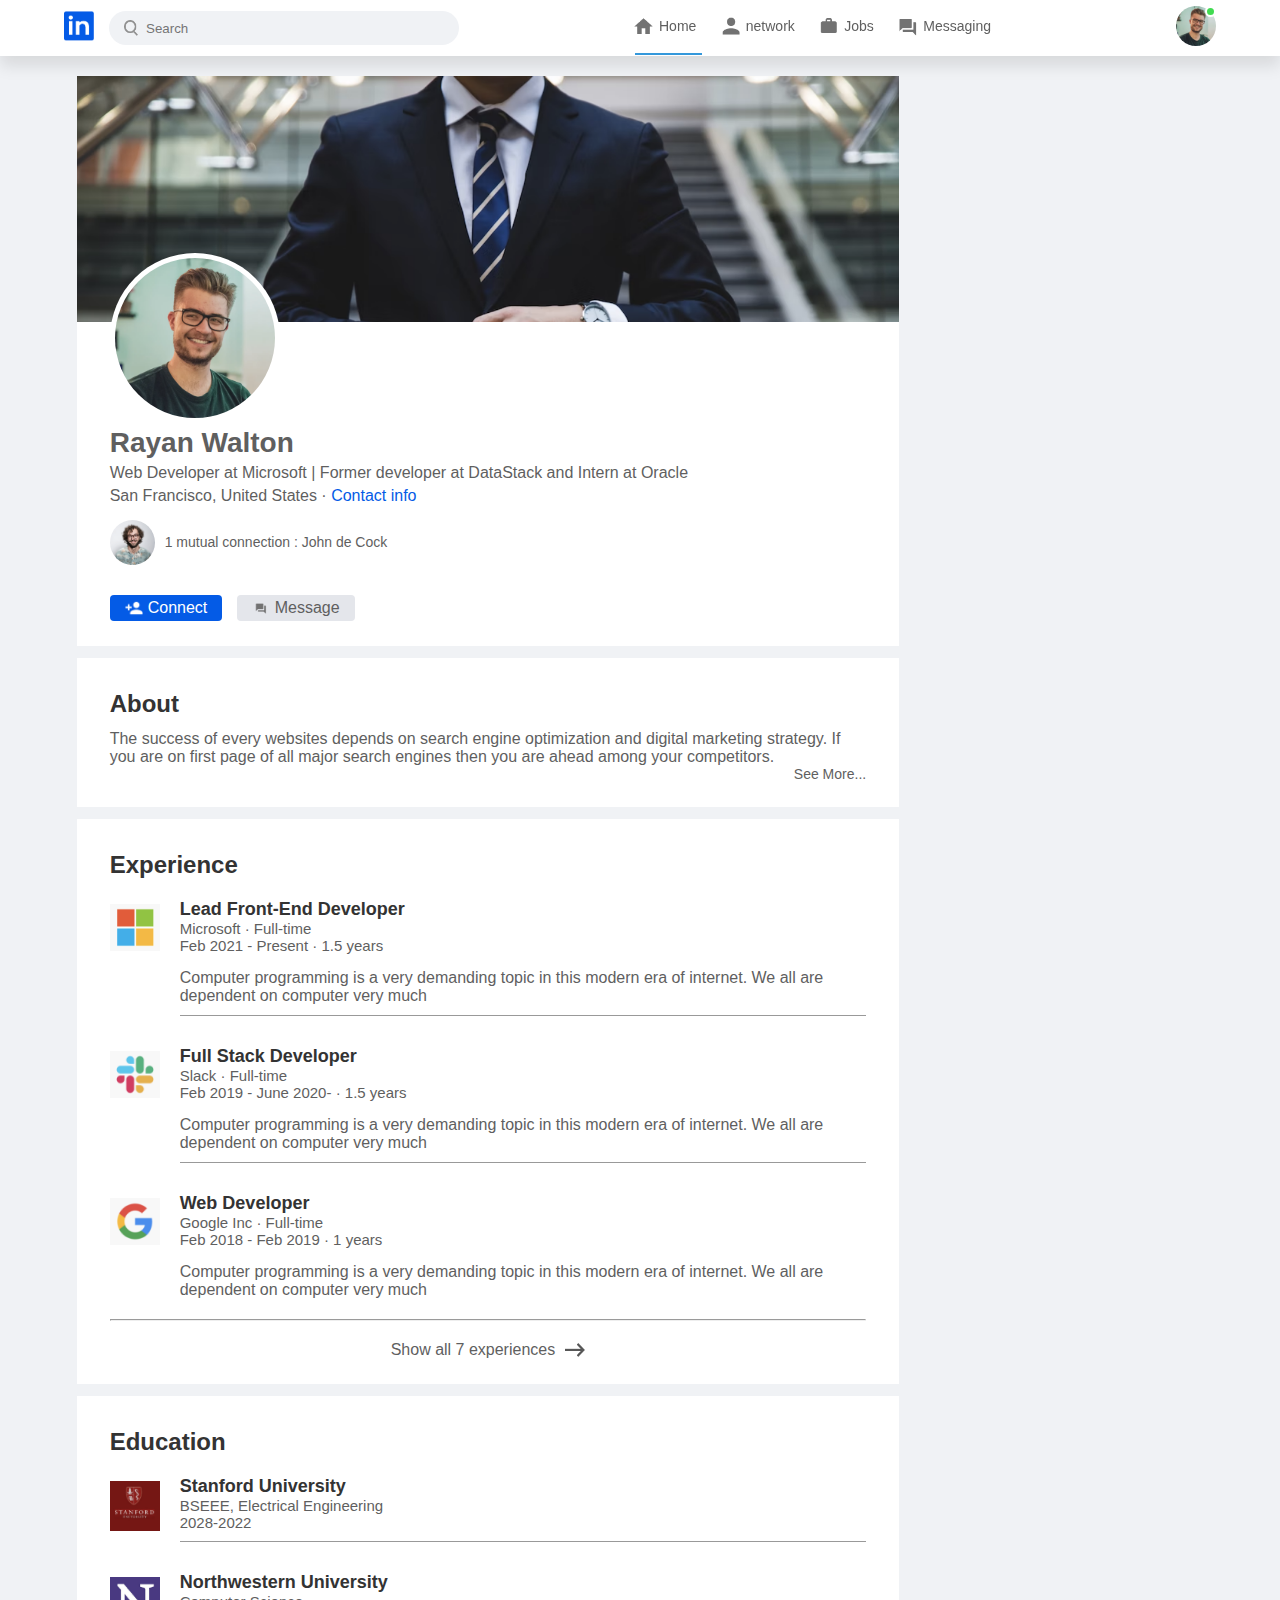
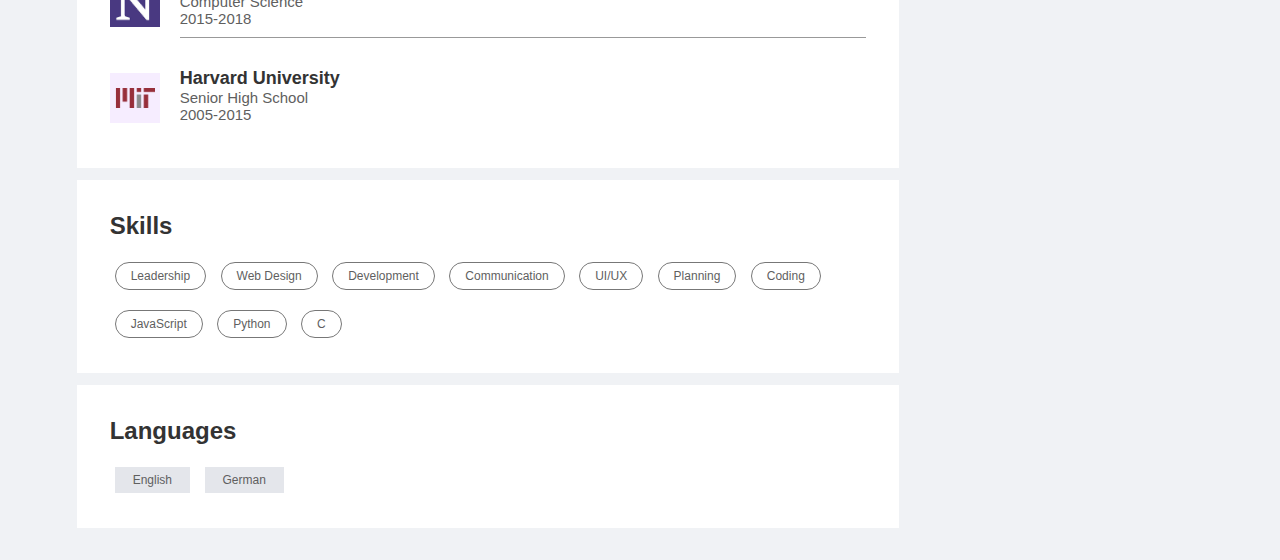
==== commit 03bb7cf2: "Language section is done" ====
--- a/profile.html
+++ b/profile.html
@@ -206,6 +206,13 @@
                 <a href="#" class="skills-btn">Python</a>
                 <a href="#" class="skills-btn">C</a>
             </div>
+            <div class="profile-description">
+                <h2>Languages</h2>
+
+                <a href="#" class="language-btn">English</a>
+                <a href="#" class="language-btn">German</a>
+
+            </div>
 
 
         </div>
--- a/profile.css
+++ b/profile.css
@@ -163,3 +163,12 @@
   font-size: 12px;
   font-weight: 500;
 }
+
+.language-btn {
+  background-color: #e4e6eb;
+  margin: 10px 5px;
+  padding: 6px 18px;
+  display: inline-block;
+  font-size: 12px;
+  font-weight: 500s;
+}
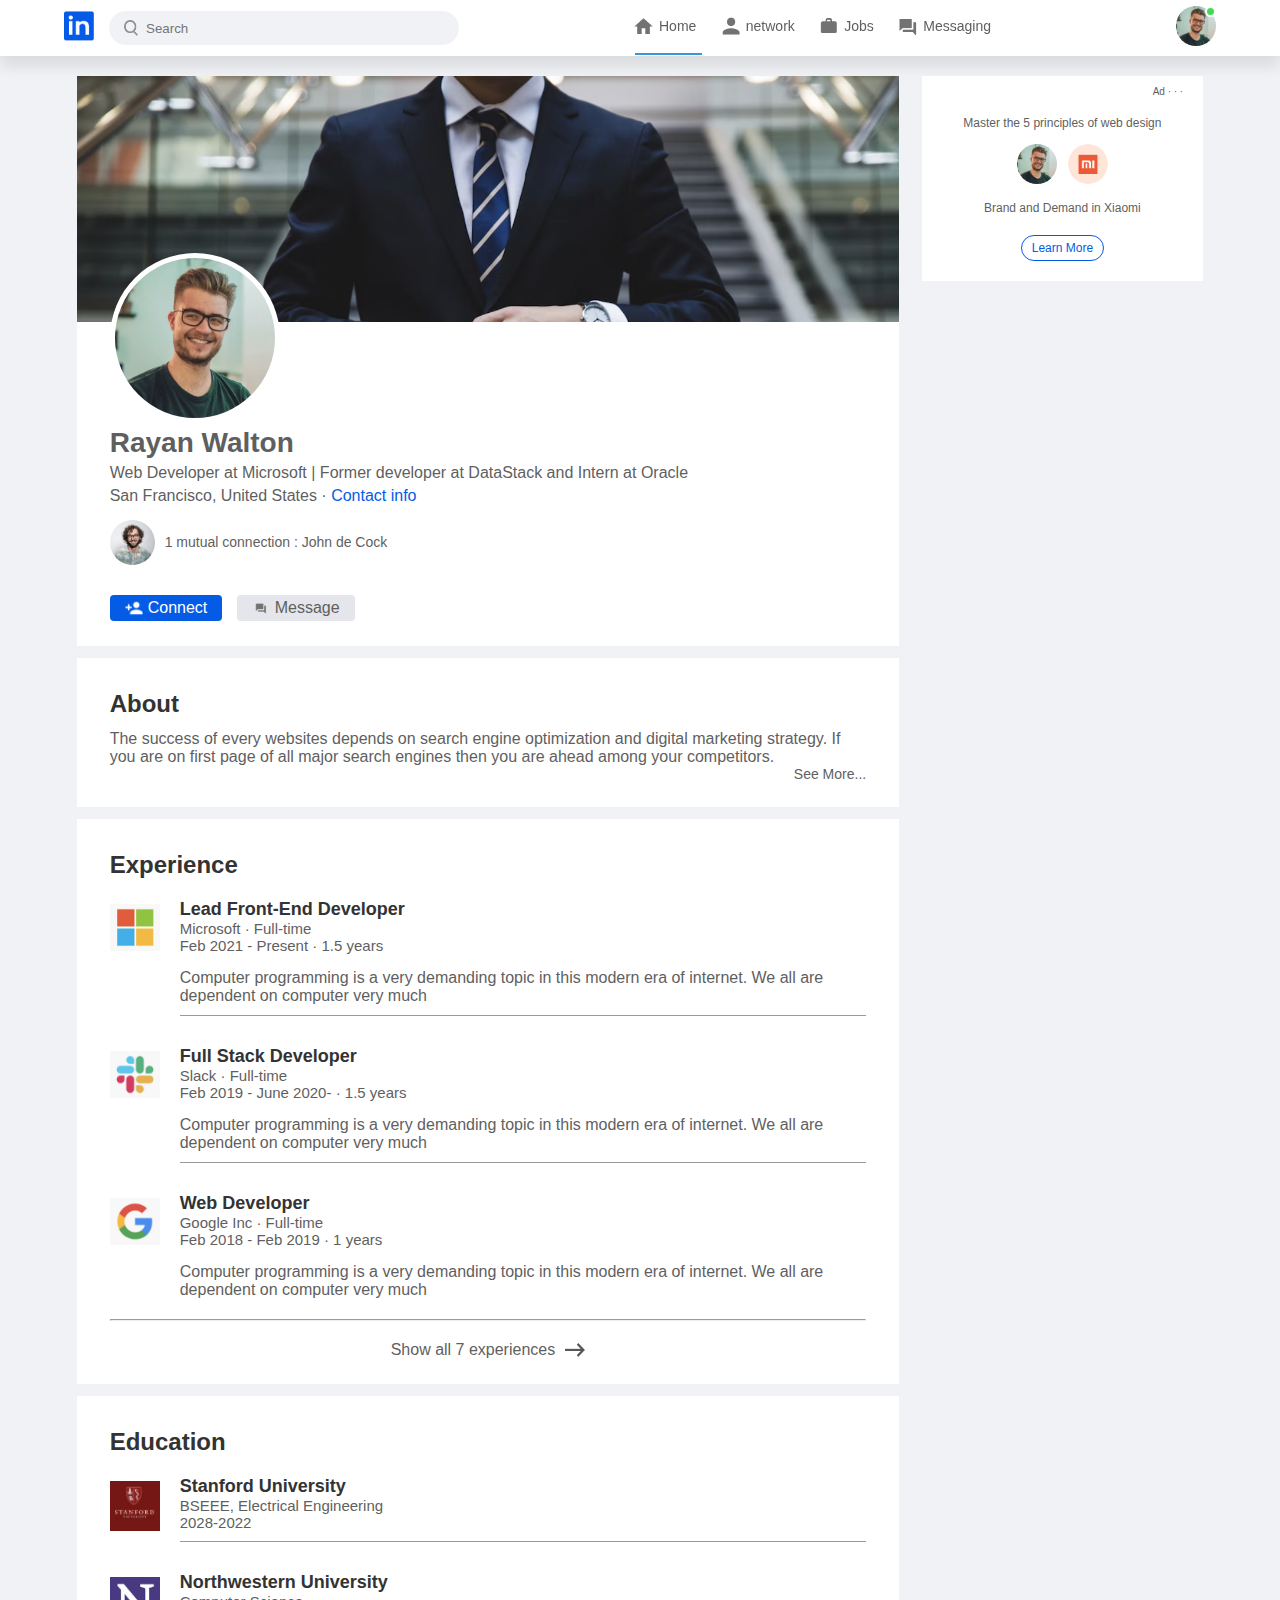
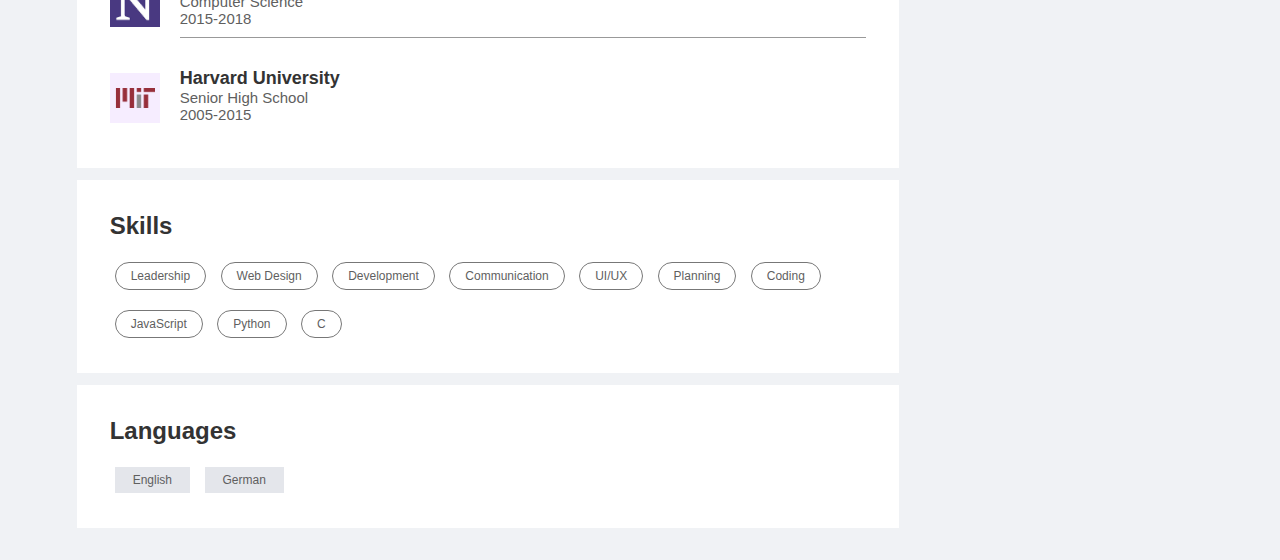
==== commit 4ba48f4b: "ad is added in profile page" ====
--- a/profile.html
+++ b/profile.html
@@ -216,7 +216,18 @@
 
 
         </div>
-        <div class="profile-sidebar"></div>
+        <div class="profile-sidebar">
+            <div class="sidebar-ad">
+                <small>Ad &middot; &middot; &middot;</small>
+                <p>Master the 5 principles of web design</p>
+                <div>
+                    <img src="./images/user-1.png" alt="img">
+                    <img src="./images/mi-logo.png" alt="img">
+                </div>
+                <b>Brand and Demand in Xiaomi</b>
+                <a href="#" class="ad-link">Learn More</a>
+            </div>
+        </div>
     </div>
 
 
--- a/profile.css
+++ b/profile.css
@@ -172,3 +172,7 @@
   font-size: 12px;
   font-weight: 500s;
 }
+
+.profile-sidebar .sidebar-ad {
+  margin: 0;
+}
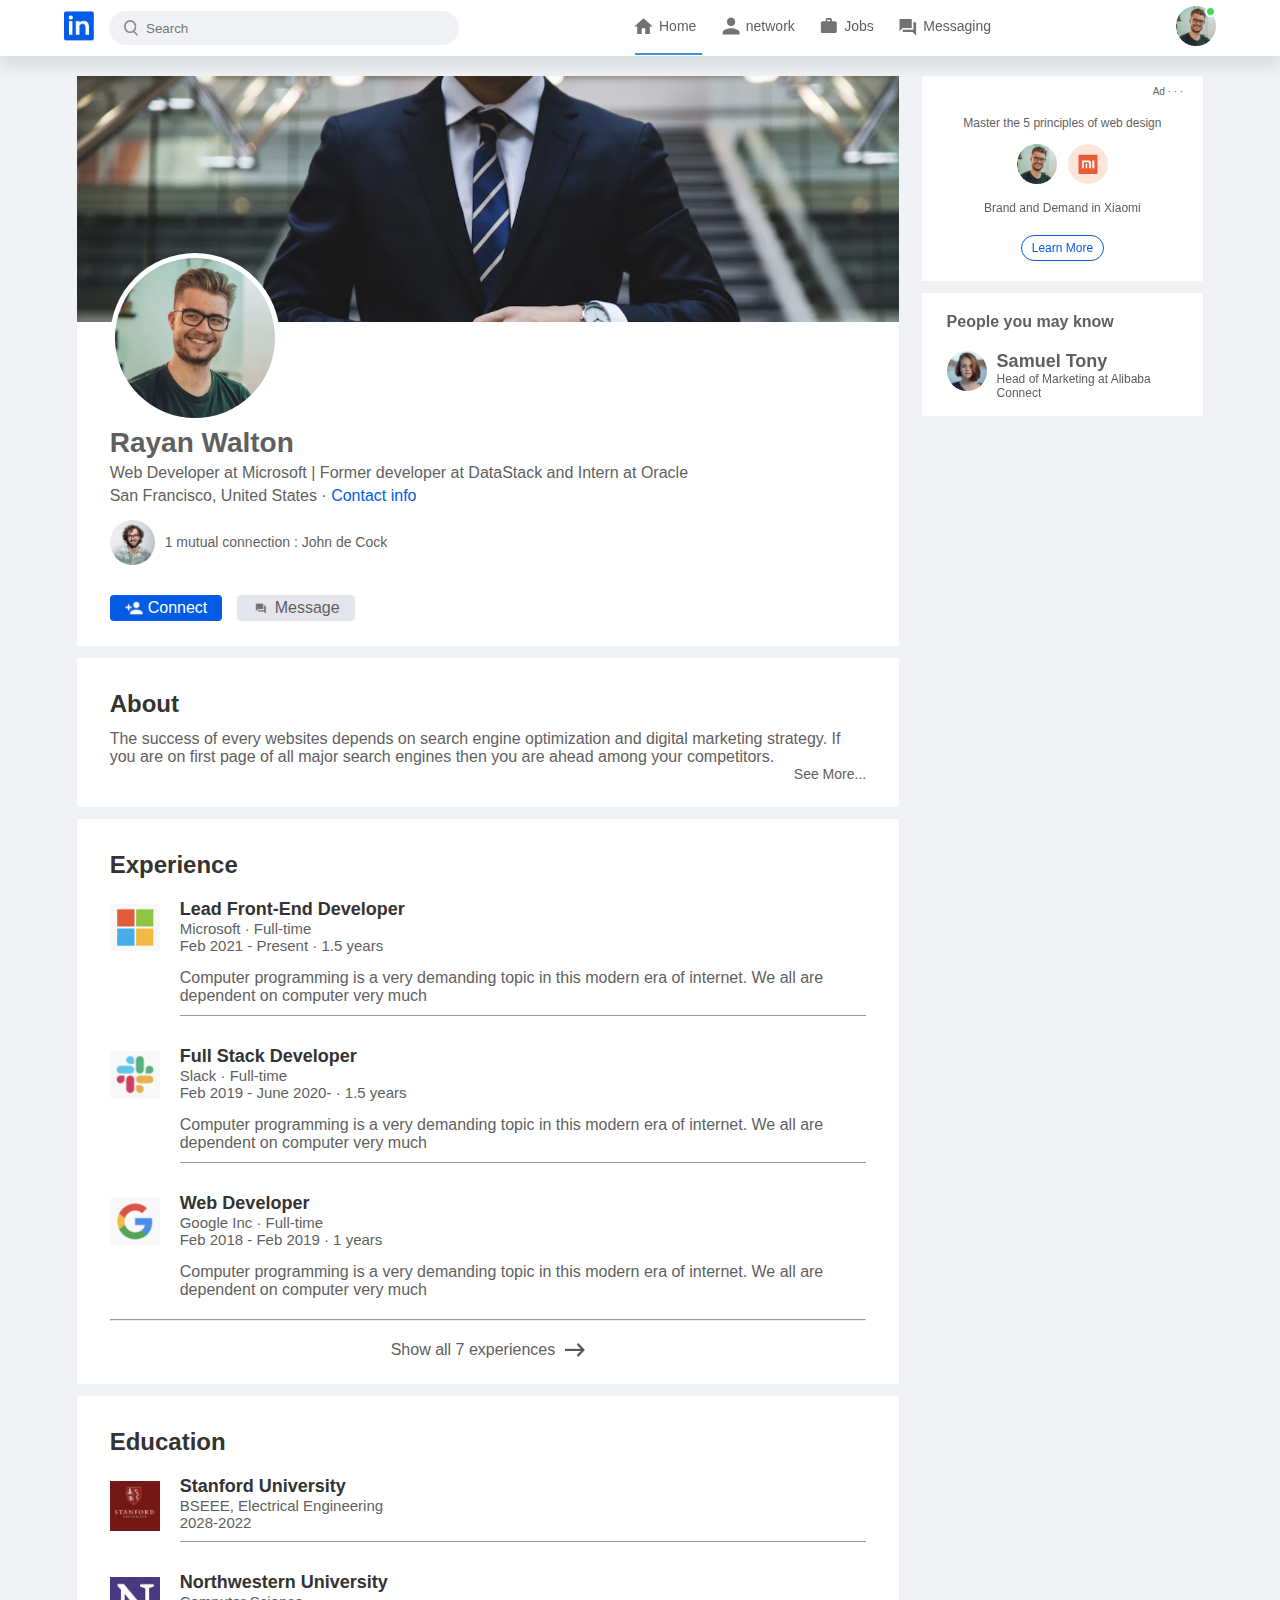
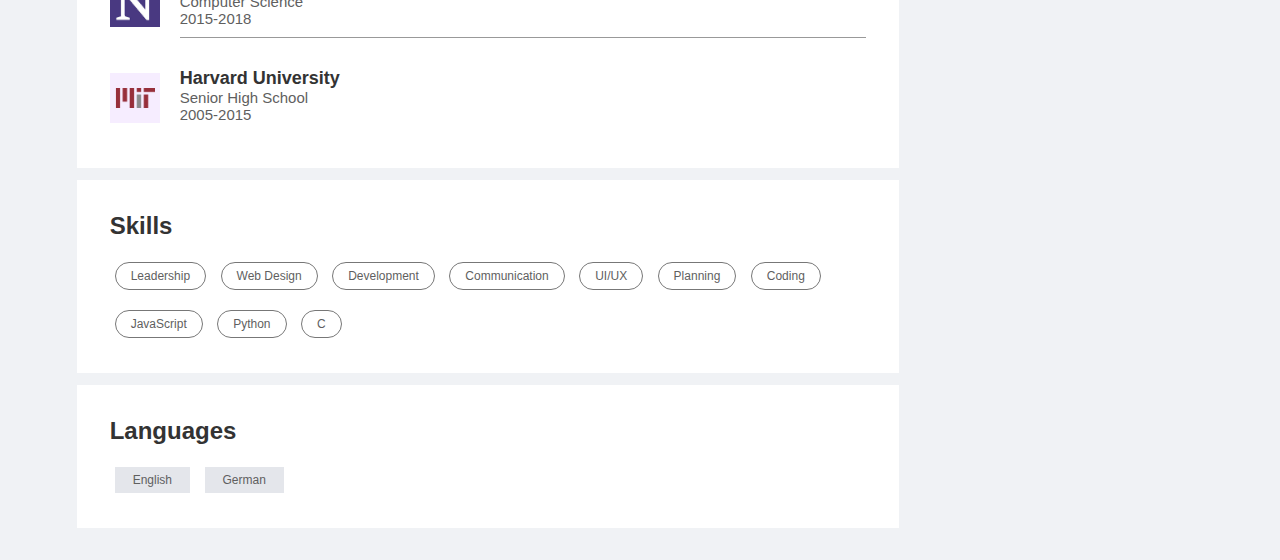
==== commit 3ac01818: "Structure is ready" ====
--- a/profile.html
+++ b/profile.html
@@ -227,6 +227,19 @@
                 <b>Brand and Demand in Xiaomi</b>
                 <a href="#" class="ad-link">Learn More</a>
             </div>
+
+
+            <div class="sidebar-people">
+                <h3>People you may know</h3>
+                <div class="sidebar-people-row">
+                    <img src="./images/user-3.png" alt="img">
+                    <div>
+                        <h2>Samuel Tony</h2>
+                        <p>Head of Marketing at Alibaba</p>
+                        <a href="#">Connect</a>
+                    </div>
+                </div>
+            </div>
         </div>
     </div>
 
--- a/profile.css
+++ b/profile.css
@@ -176,3 +176,28 @@
 .profile-sidebar .sidebar-ad {
   margin: 0;
 }
+
+.sidebar-people {
+  background-color: #fff;
+  margin: 12px 0;
+  padding: 10px 25px;
+  font-size: 12px;
+}
+
+.sidebar-people h3 {
+  font-size: 16px;
+  font-weight: 600;
+  margin: 10px 0 20px;
+}
+
+.sidebar-people-row {
+  display: flex;
+  align-items: flex-start;
+  margin: 6px 0;
+}
+
+.sidebar-people-row img {
+  width: 40px;
+  border-radius: 50%;
+  margin-right: 10px;
+}
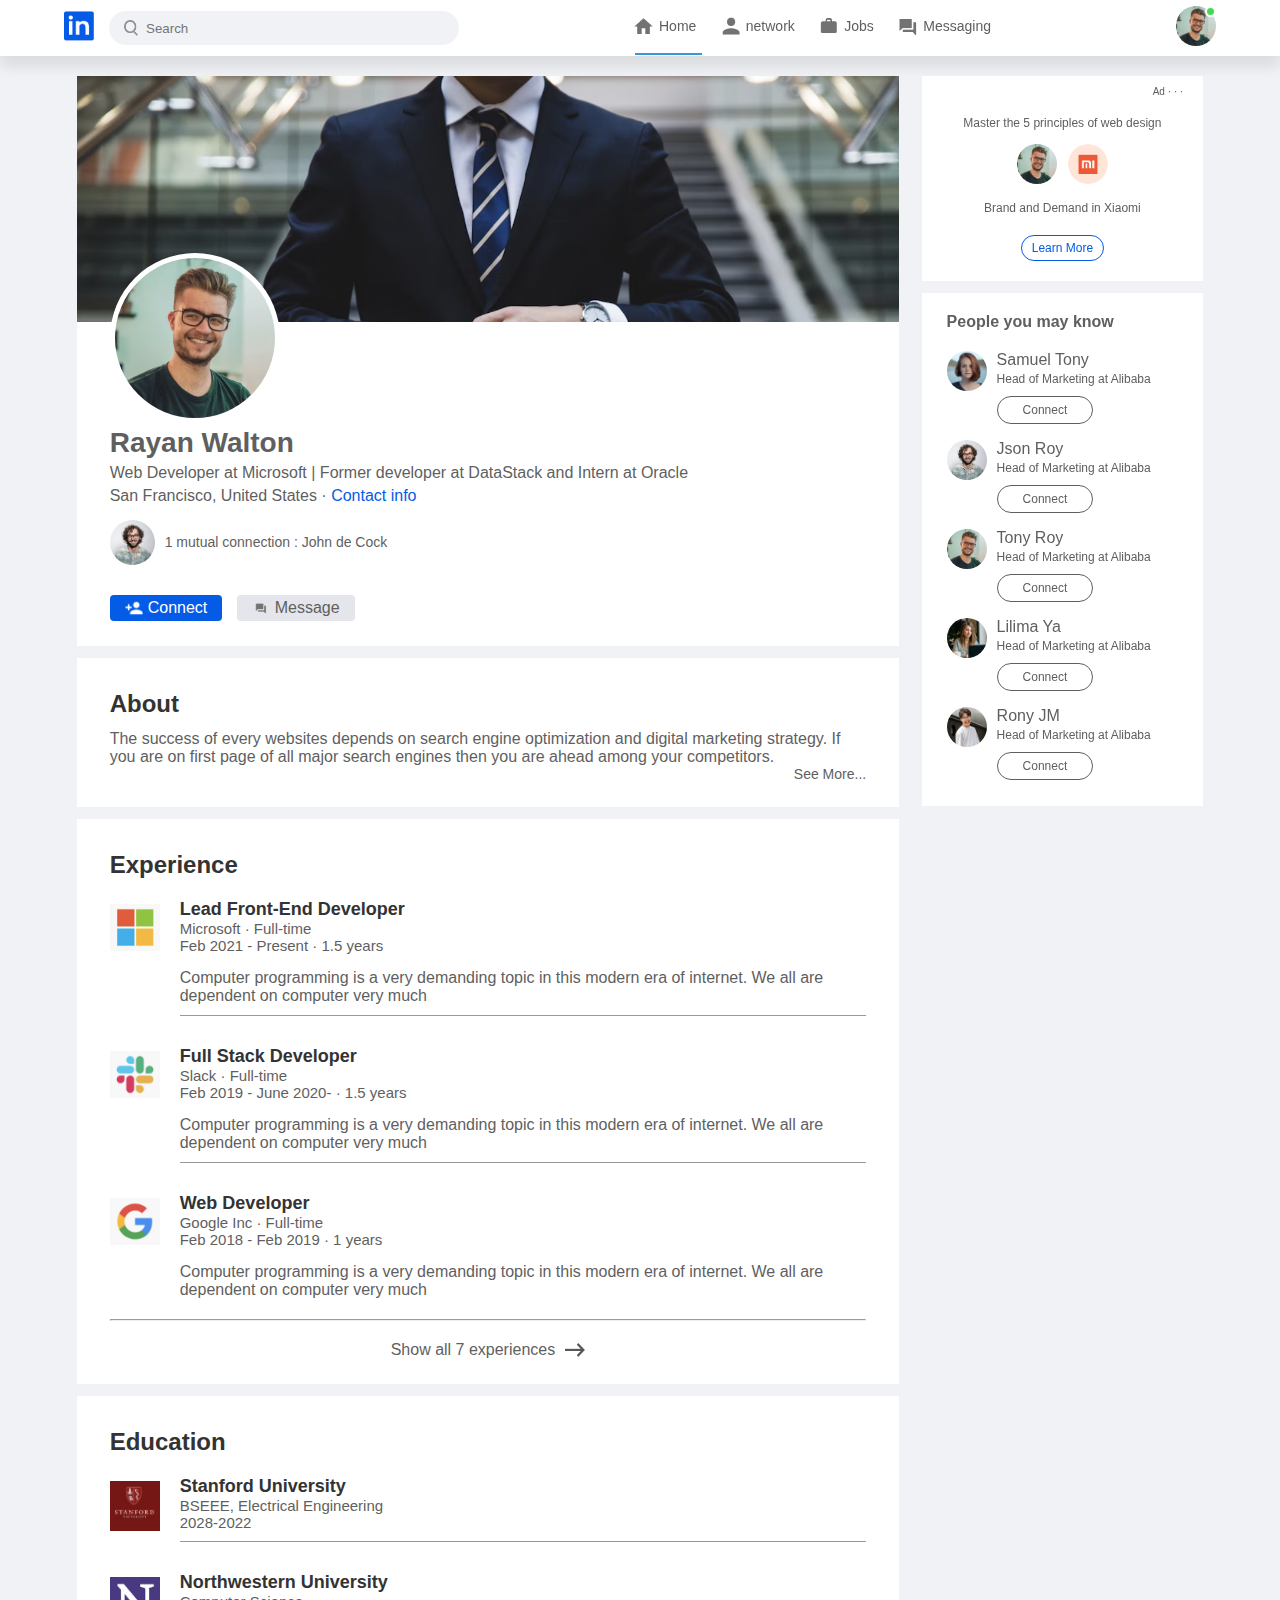
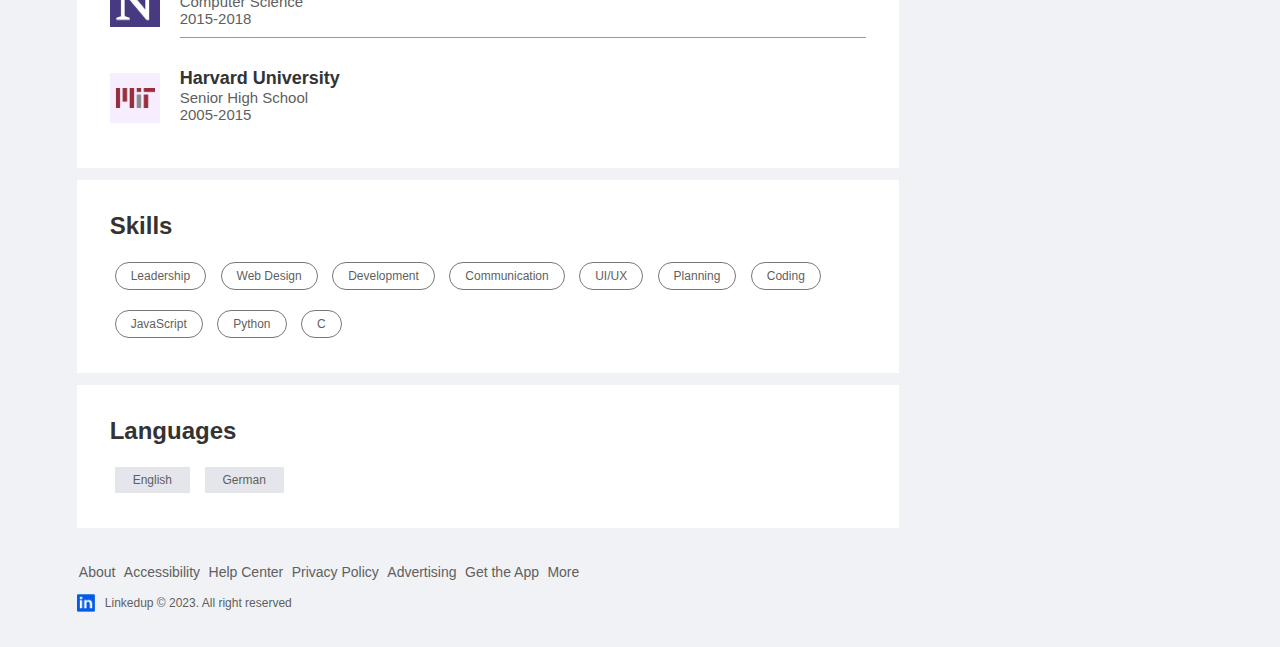
==== commit 04472dd6: "Profile page footer is added" ====
--- a/profile.html
+++ b/profile.html
@@ -15,7 +15,7 @@
     <!-- navbar  -->
     <nav class="navbar">
         <div class="navbar-left">
-            <a href="#">
+            <a href="./index.html">
                 <img src="./images/logo.png" alt="logo" class="logo">
 
             </a>
@@ -45,7 +45,7 @@
 
                     <div>
                         <h3>Rayan Walton</h3>
-                        <a href="#">See your profile</a>
+                        <a href="./profile.html">See your profile</a>
                     </div>
                 </div>
 
@@ -239,11 +239,58 @@
                         <a href="#">Connect</a>
                     </div>
                 </div>
+                <div class="sidebar-people-row">
+                    <img src="./images/user-2.png" alt="img">
+                    <div>
+                        <h2>Json Roy</h2>
+                        <p>Head of Marketing at Alibaba</p>
+                        <a href="#">Connect</a>
+                    </div>
+                </div>
+                <div class="sidebar-people-row">
+                    <img src="./images/user-1.png" alt="img">
+                    <div>
+                        <h2>Tony Roy</h2>
+                        <p>Head of Marketing at Alibaba</p>
+                        <a href="#">Connect</a>
+                    </div>
+                </div>
+                <div class="sidebar-people-row">
+                    <img src="./images/user-4.png" alt="img">
+                    <div>
+                        <h2>Lilima Ya</h2>
+                        <p>Head of Marketing at Alibaba</p>
+                        <a href="#">Connect</a>
+                    </div>
+                </div>
+                <div class="sidebar-people-row">
+                    <img src="./images/user-5.png" alt="img">
+                    <div>
+                        <h2>Rony JM</h2>
+                        <p>Head of Marketing at Alibaba</p>
+                        <a href="#">Connect</a>
+                    </div>
+                </div>
             </div>
         </div>
     </div>
 
-
+    <footer class="profile-footer">
+        <div class="sidebar-useful-links">
+            <a href="#">About</a>
+            <a href="#">Accessibility</a>
+            <a href="#">Help Center</a>
+            <a href="#">Privacy Policy</a>
+            <a href="#">Advertising</a>
+            <a href="#">Get the App</a>
+            <a href="#">More</a>
+
+            <div class="copyright-msg">
+                <img src="./images/logo.png" alt="logo">
+                <p>Linkedup &#169; 2023. All right reserved</p>
+            </div>
+        </div>
+    </footer>
 
     <!-- Js file   -->
     <script src="./index.js"></script>
--- a/profile.css
+++ b/profile.css
@@ -201,3 +201,33 @@
   border-radius: 50%;
   margin-right: 10px;
 }
+
+.sidebar-people-row h2 {
+  font-size: 16px;
+  font-weight: 500;
+  margin-bottom: 3px;
+}
+
+.sidebar-people-row a {
+  display: inline-block;
+  font-weight: 500;
+  border: 1px solid #5f5f5f;
+  padding: 6px 25px;
+  margin: 10px 0;
+  border-radius: 30px;
+}
+
+/* footer  */
+
+.profile-footer {
+  padding: 0 6% 35px;
+}
+
+.profile-footer .sidebar-useful-links {
+  text-align: left;
+  padding: 0;
+}
+
+.profile-footer .copyright-msg {
+  justify-content: flex-start;
+}
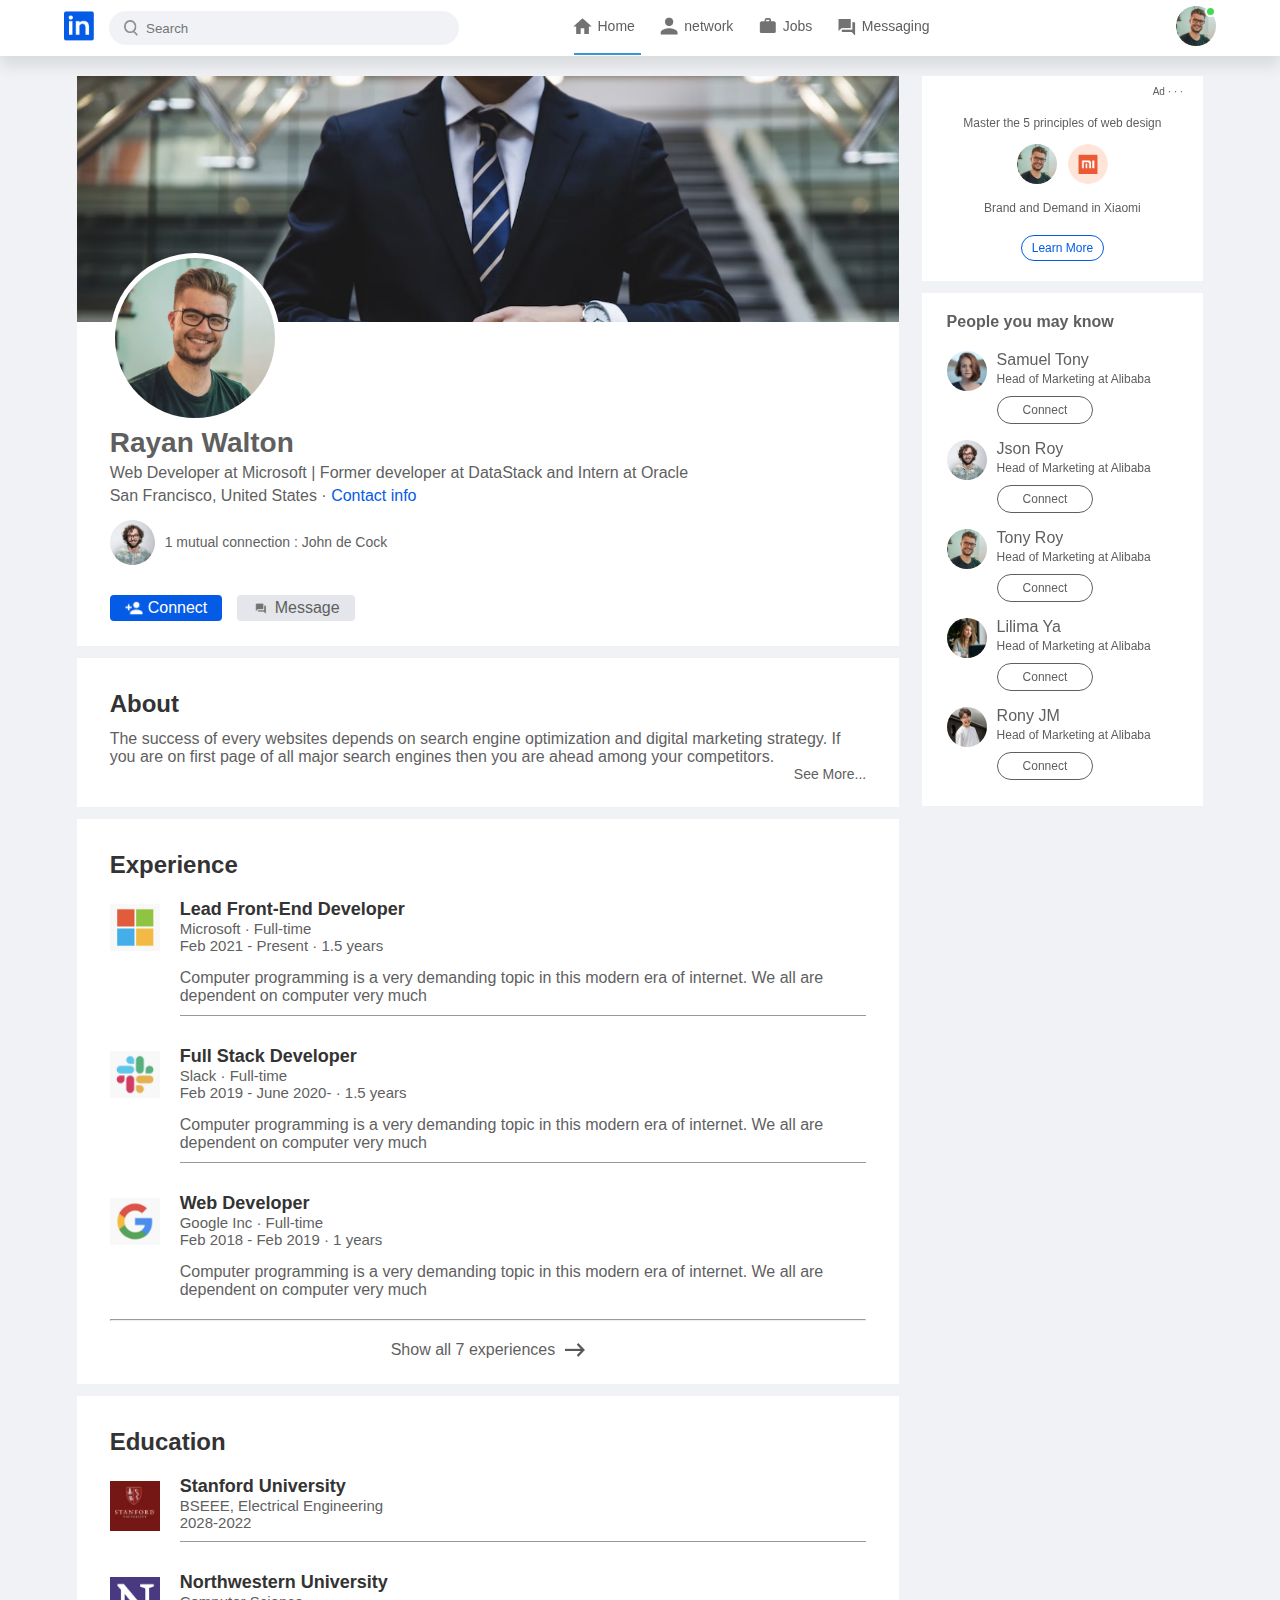
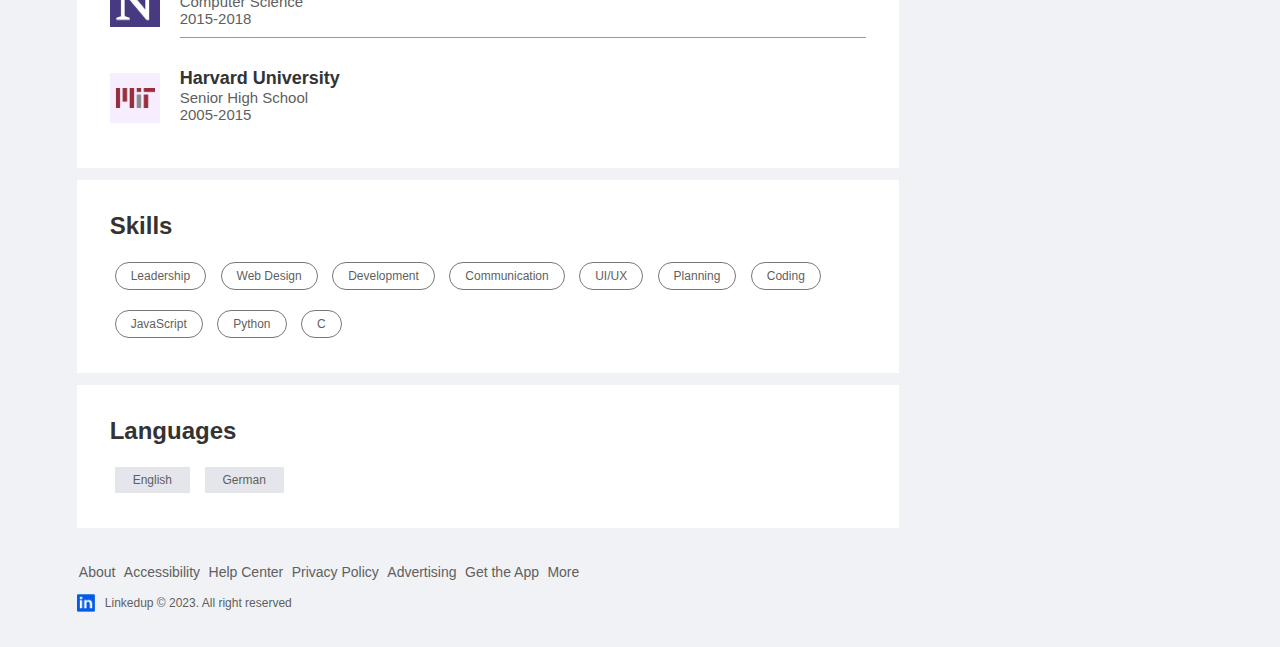
==== commit 218e89a9: "some responsive is solved" ====
--- a/profile.html
+++ b/profile.html
@@ -5,7 +5,7 @@
     <meta charset="UTF-8">
     <meta http-equiv="X-UA-Compatible" content="IE=edge">
     <meta name="viewport" content="width=device-width, initial-scale=1.0">
-    <title>LinkedIn</title>
+    <title>LinkedIn-clone : profile page</title>
     <link rel="stylesheet" href="style.css">
     <link rel="stylesheet" href="profile.css">
 </head>
--- a/style.css
+++ b/style.css
@@ -35,6 +35,10 @@
 
 .navbar-left {
   display: flex;
+}
+
+.navbar-center {
+  width: 500px;
 }
 
 .navbar-center ul li {
@@ -306,6 +310,10 @@
   margin: 10px 0;
 }
 
+#show-more-activity {
+  display: none;
+}
+
 /* middle  */
 
 .middle {
@@ -587,3 +595,68 @@
   width: 18px;
   margin-right: 10px;
 }
+
+/* media query for small screen  */
+
+@media only screen and (max-width: 900px) {
+  .search-box {
+    width: 200px;
+    margin-right: 5px;
+  }
+}
+
+@media only screen and (max-width: 600px) {
+  .search-box {
+    width: 0;
+    background: transparent;
+    margin-right: 5px;
+  }
+  .search-box input {
+    width: 0;
+  }
+
+  .navbar-center ul li a span {
+    display: none;
+  }
+
+  .navbar-center ul li a::after {
+    left: 0;
+  }
+
+  .nav-profile-img {
+    width: 30px;
+  }
+
+  .container {
+    padding: 15px 3%;
+  }
+
+  .left-sidebar,
+  .right-sidebar {
+    flex-basis: 100%;
+    position: relative;
+    top: unset;
+  }
+
+  .middle {
+    flex-basis: 100%;
+  }
+
+  .post-activity-link span {
+    display: none;
+  }
+
+  #show-more-activity {
+    display: block;
+    width: fit-content;
+    margin: 10px auto;
+  }
+
+  .sidebar-activity {
+    display: none;
+  }
+
+  .sidebar-activity.open-activity {
+    display: block;
+  }
+}
--- a/profile.css
+++ b/profile.css
@@ -231,3 +231,18 @@
 .profile-footer .copyright-msg {
   justify-content: flex-start;
 }
+
+@media only screen and (max-width: 600px) {
+  .profile-main,
+  .profile-sidebar {
+    flex-basis: 100%;
+  }
+
+  .profile-container-inner {
+    font-size: 14px;
+  }
+
+  .profile-description {
+    font-size: 14px;
+  }
+}
